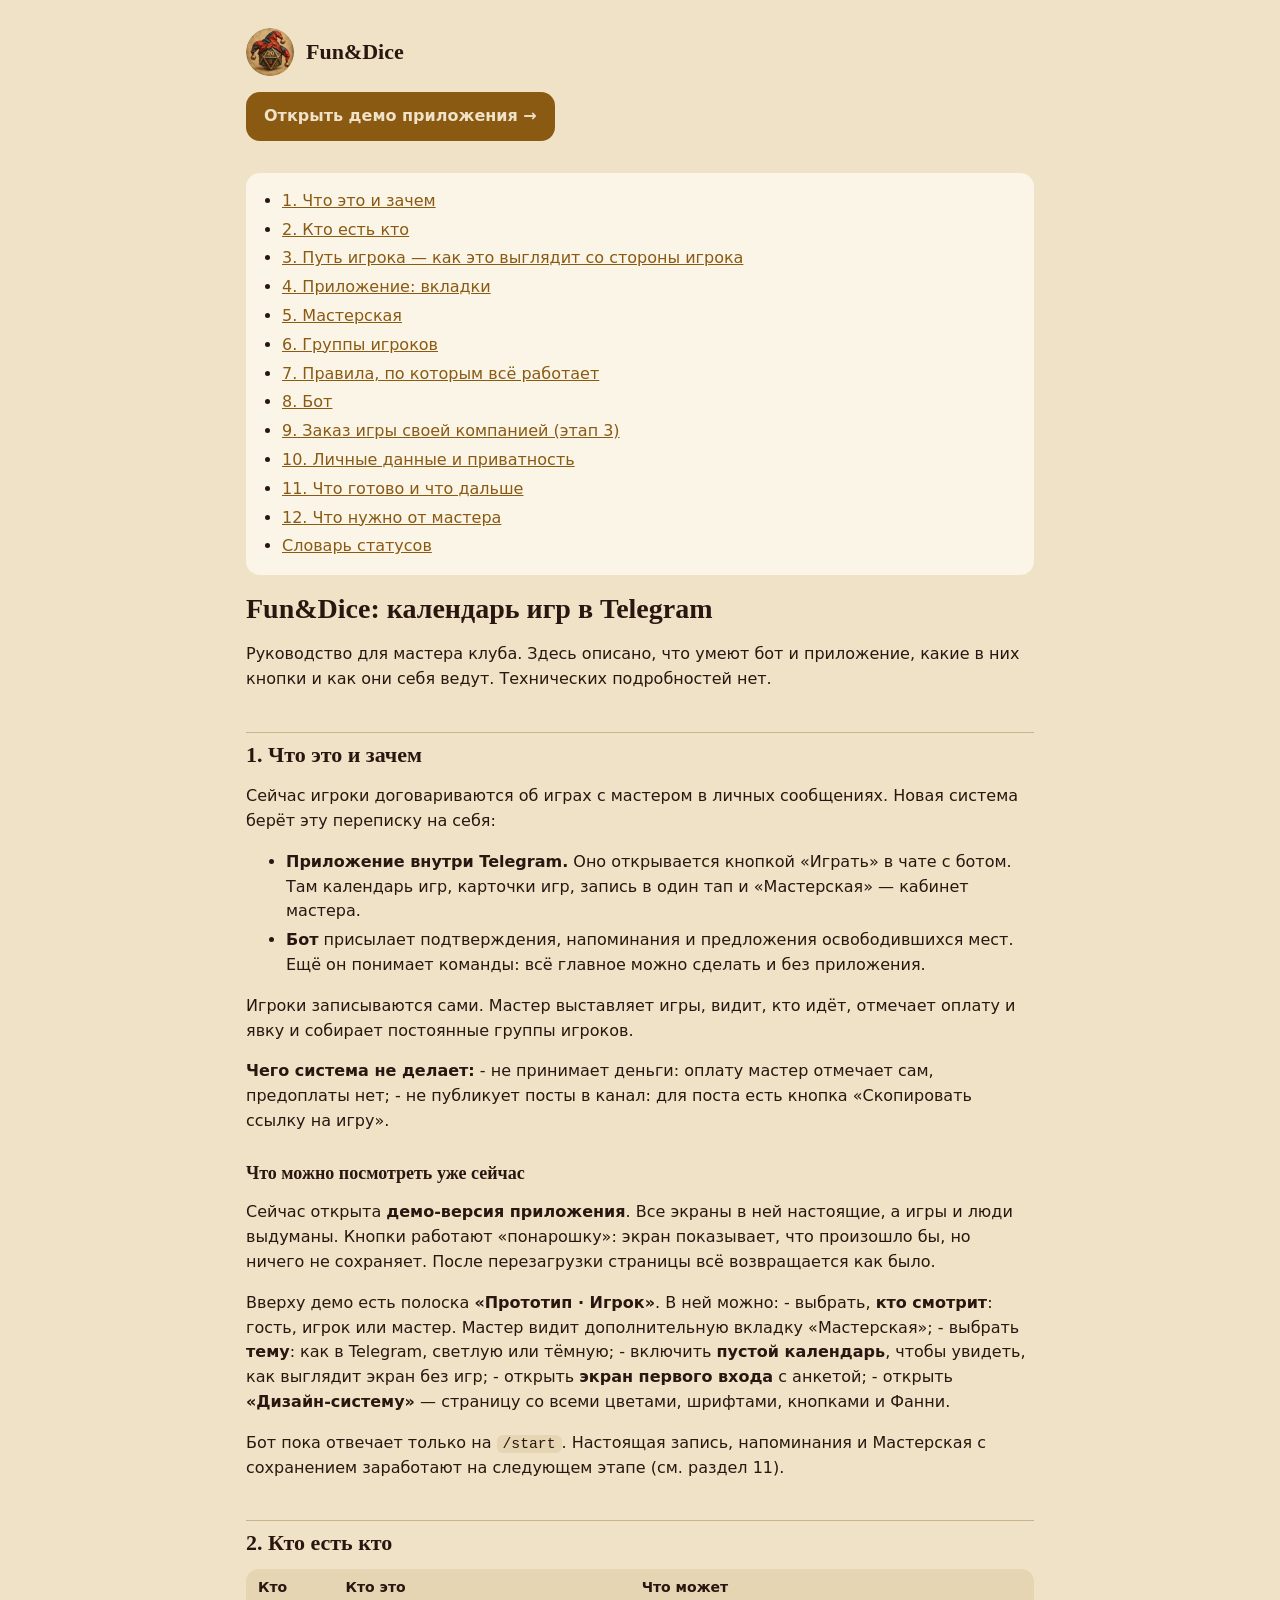
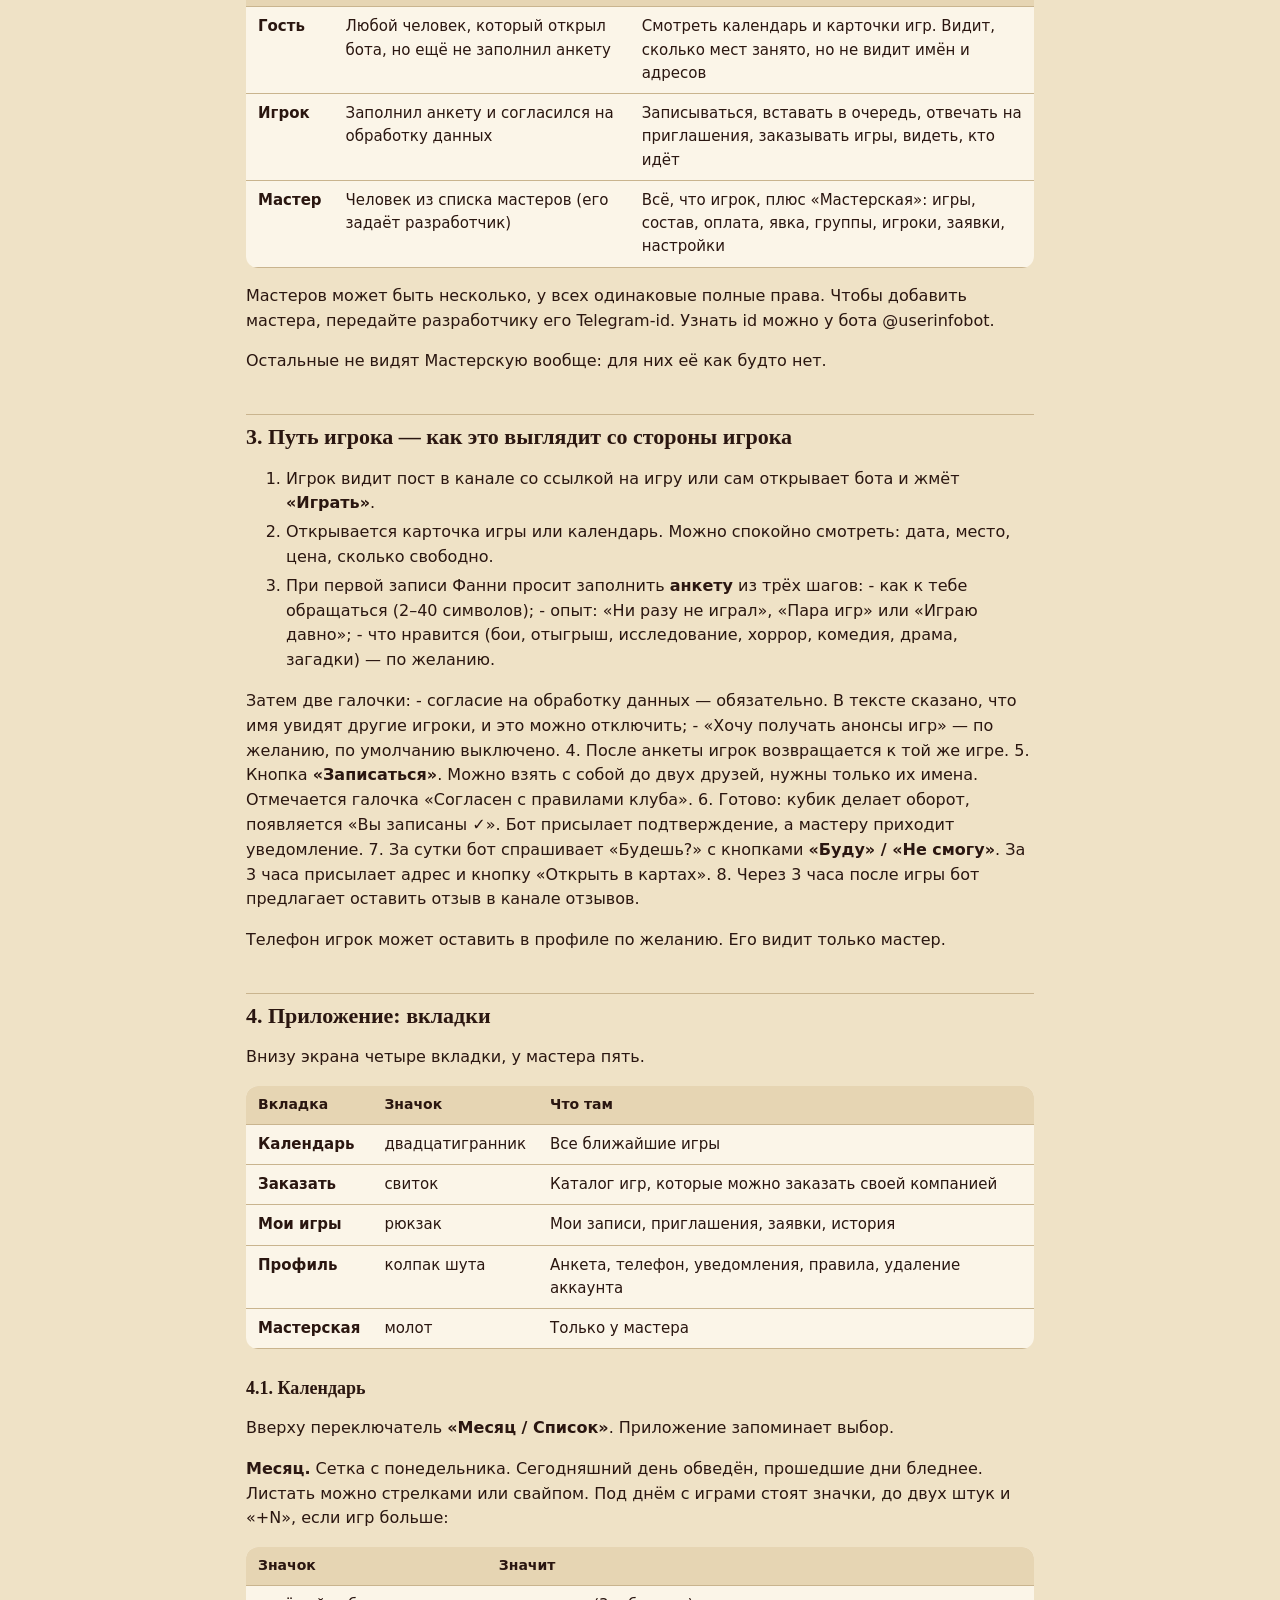
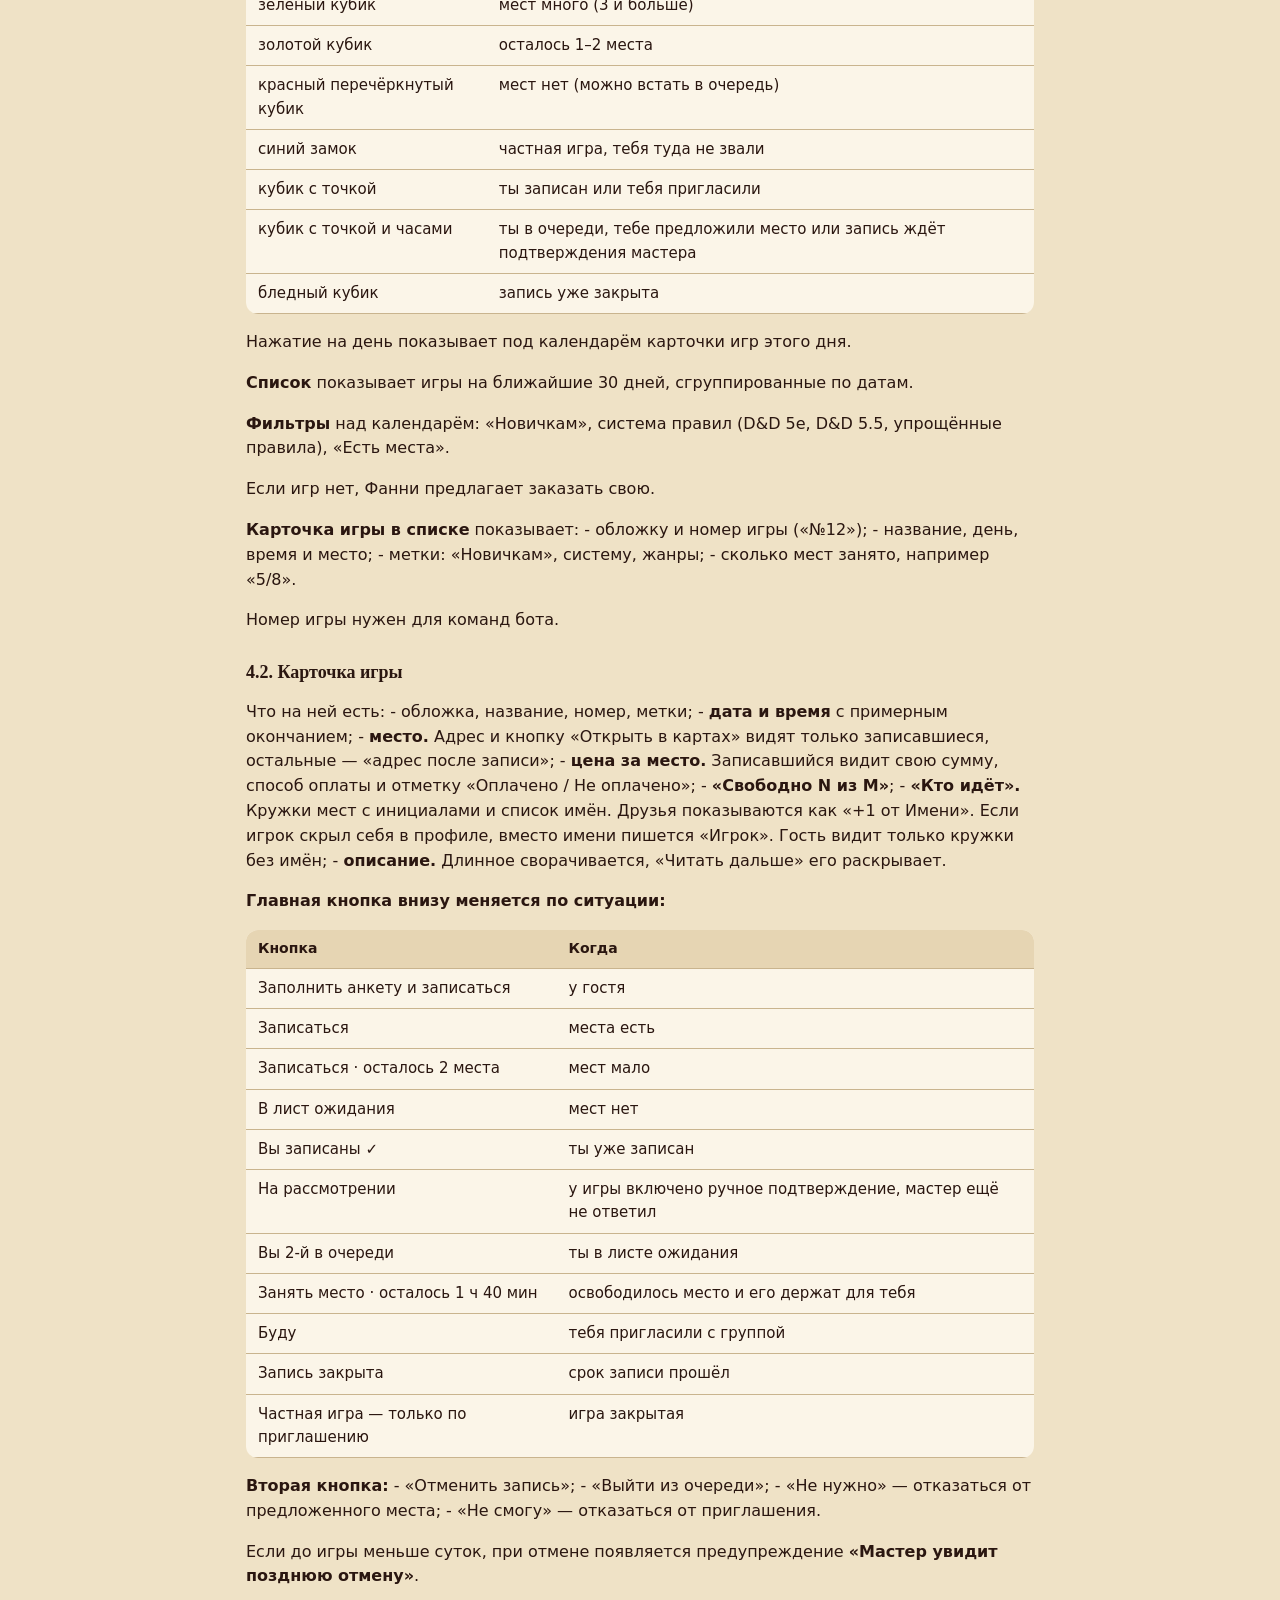
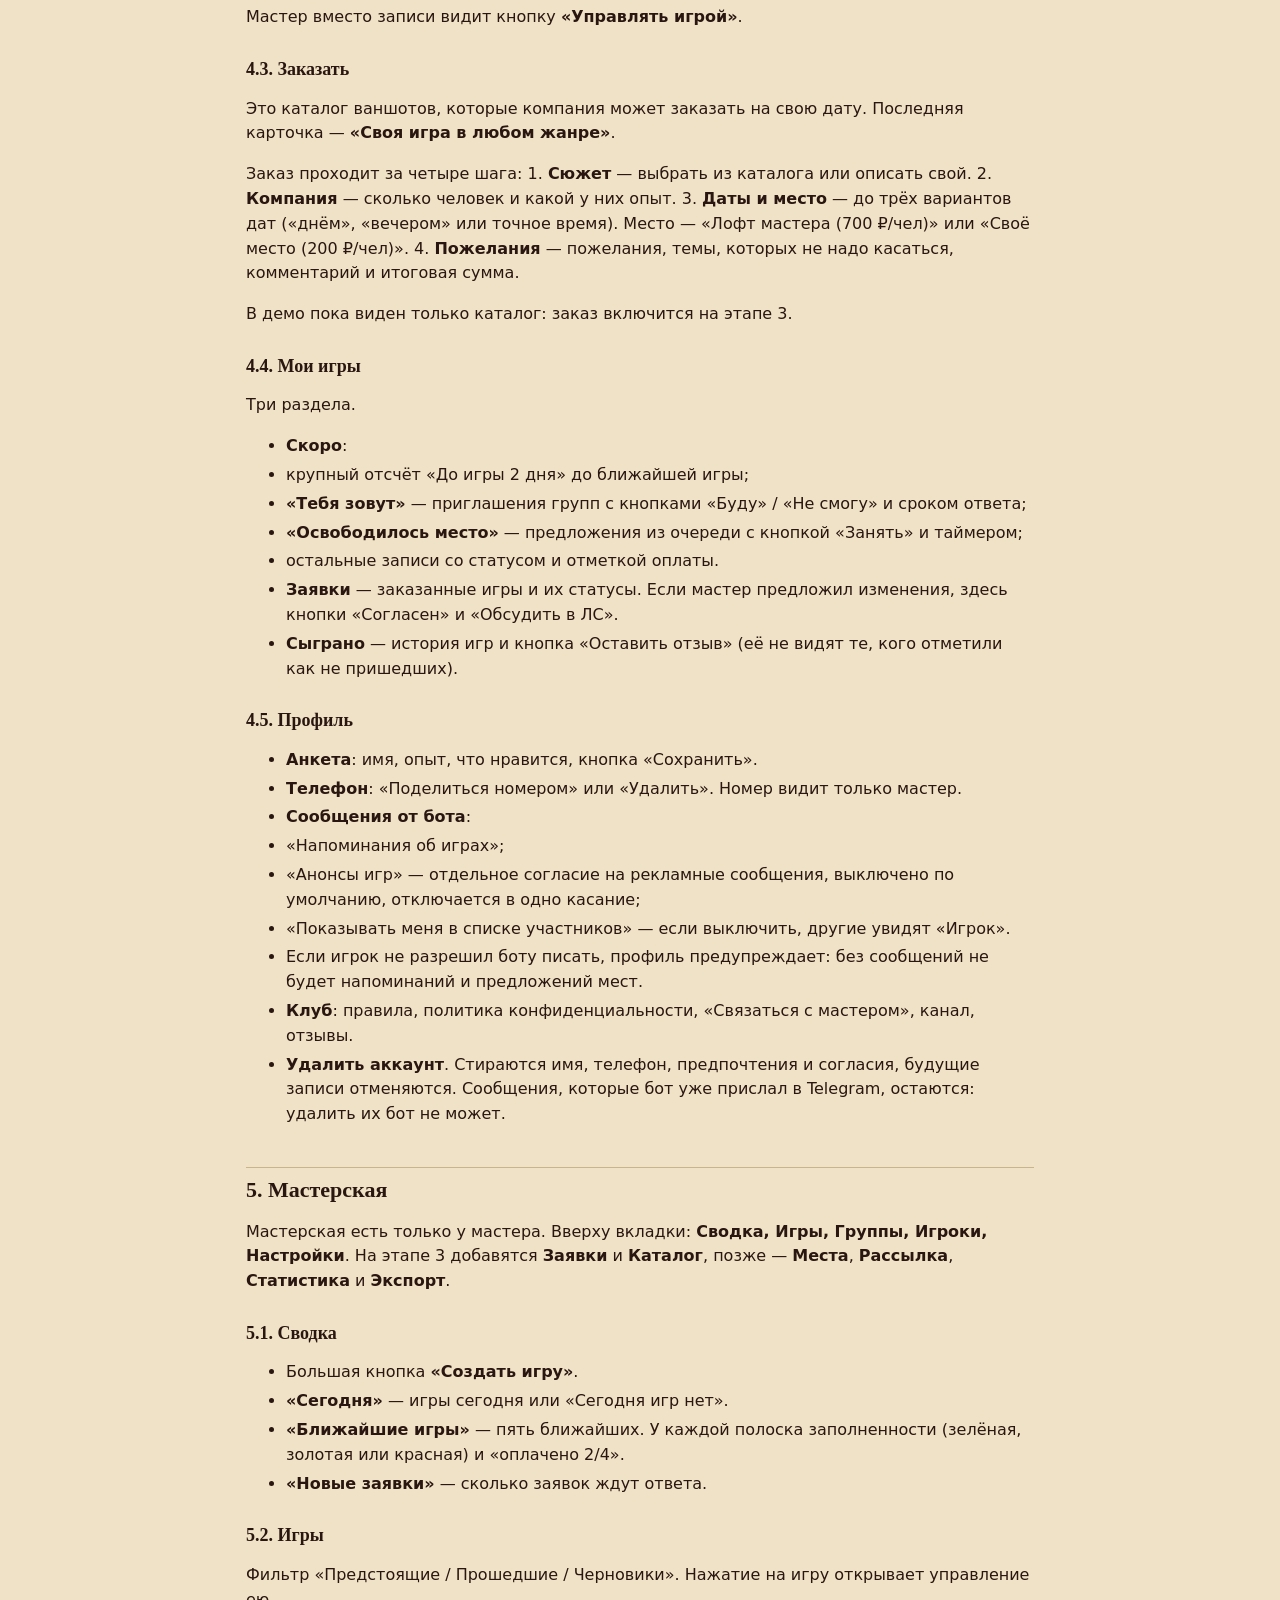
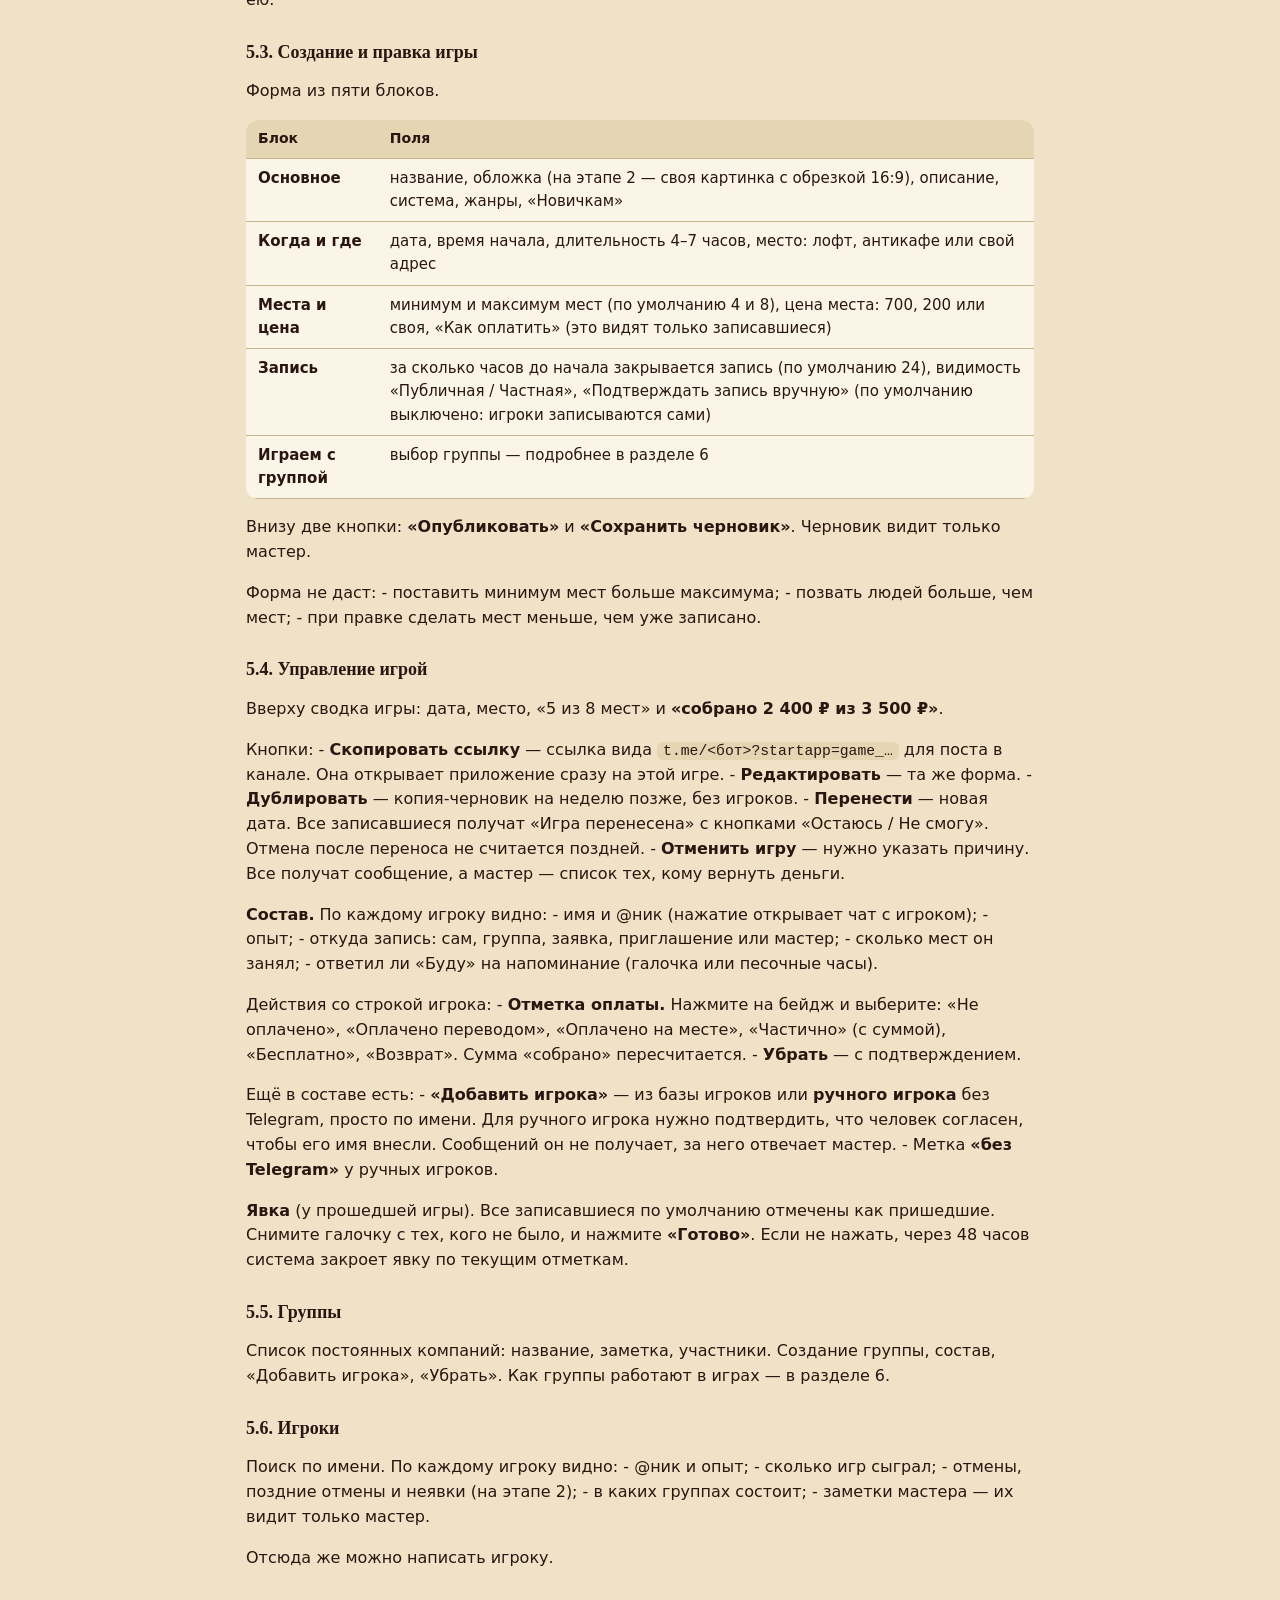
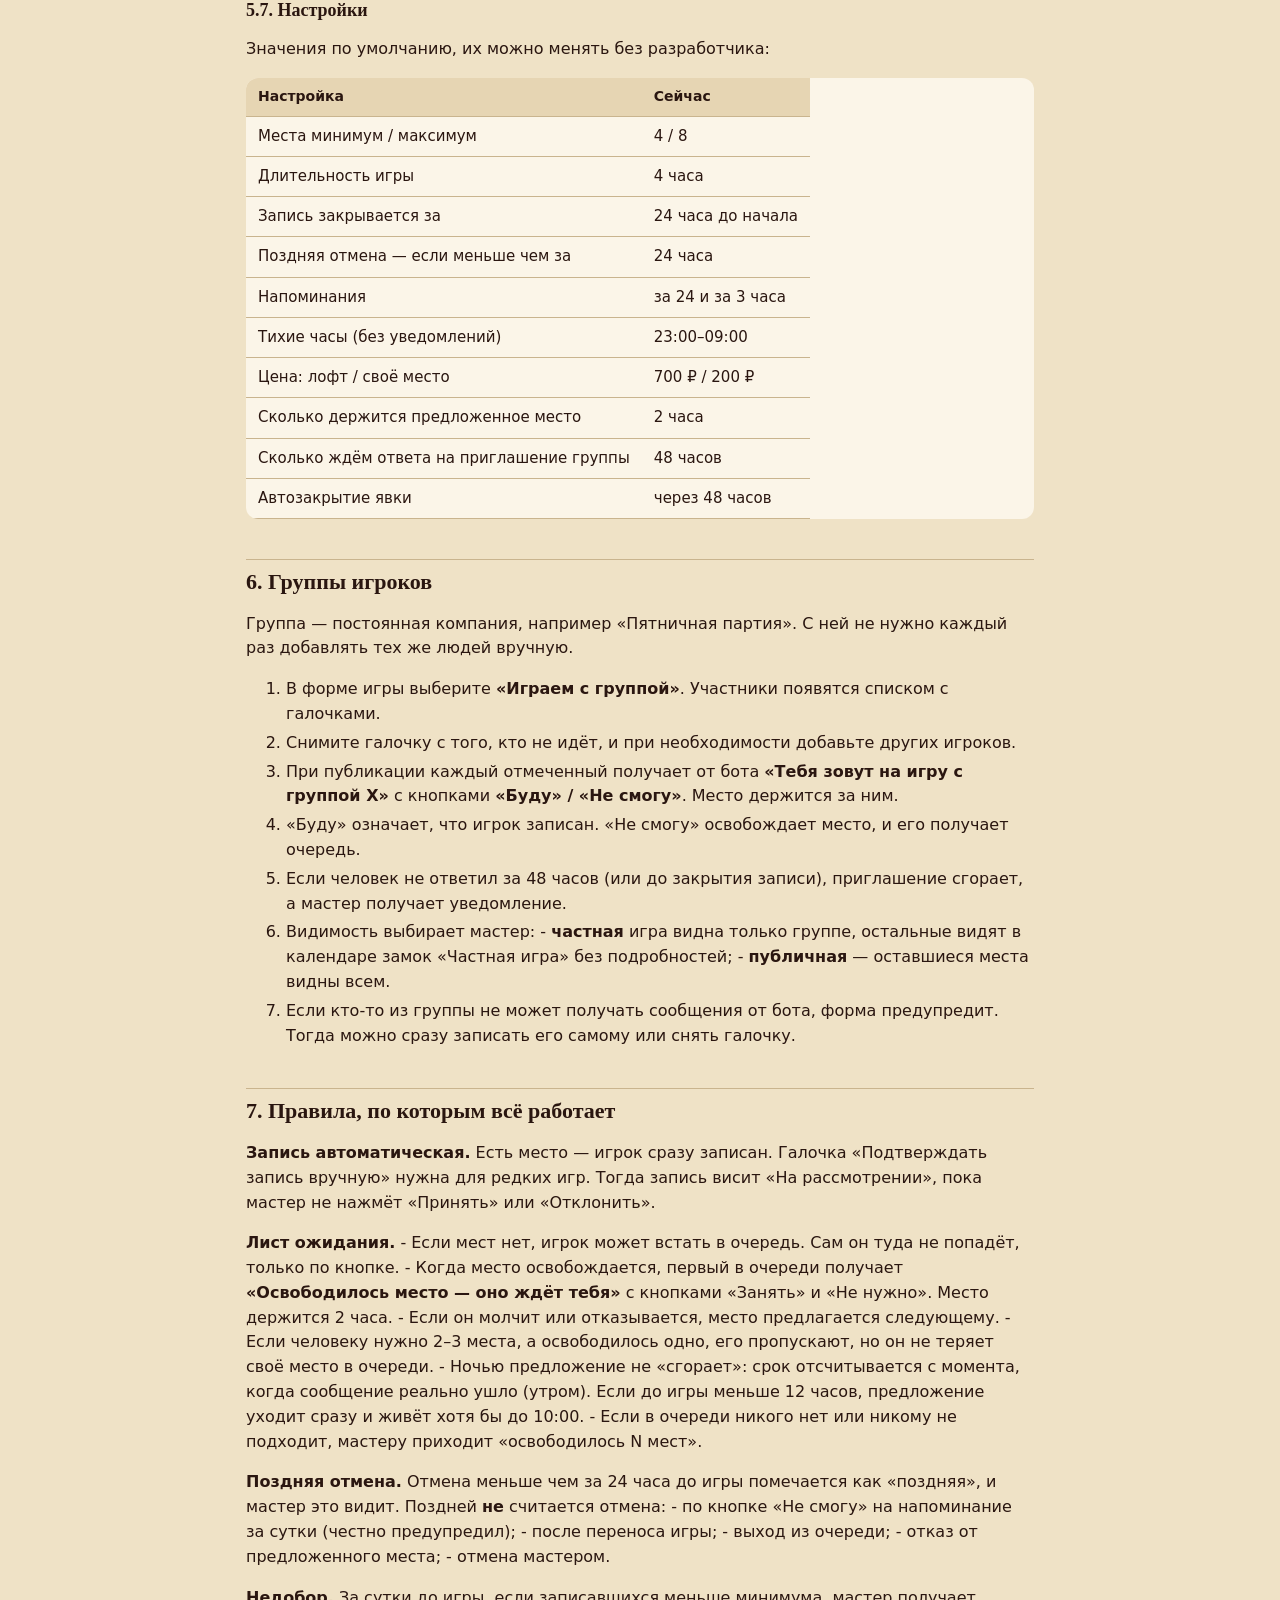
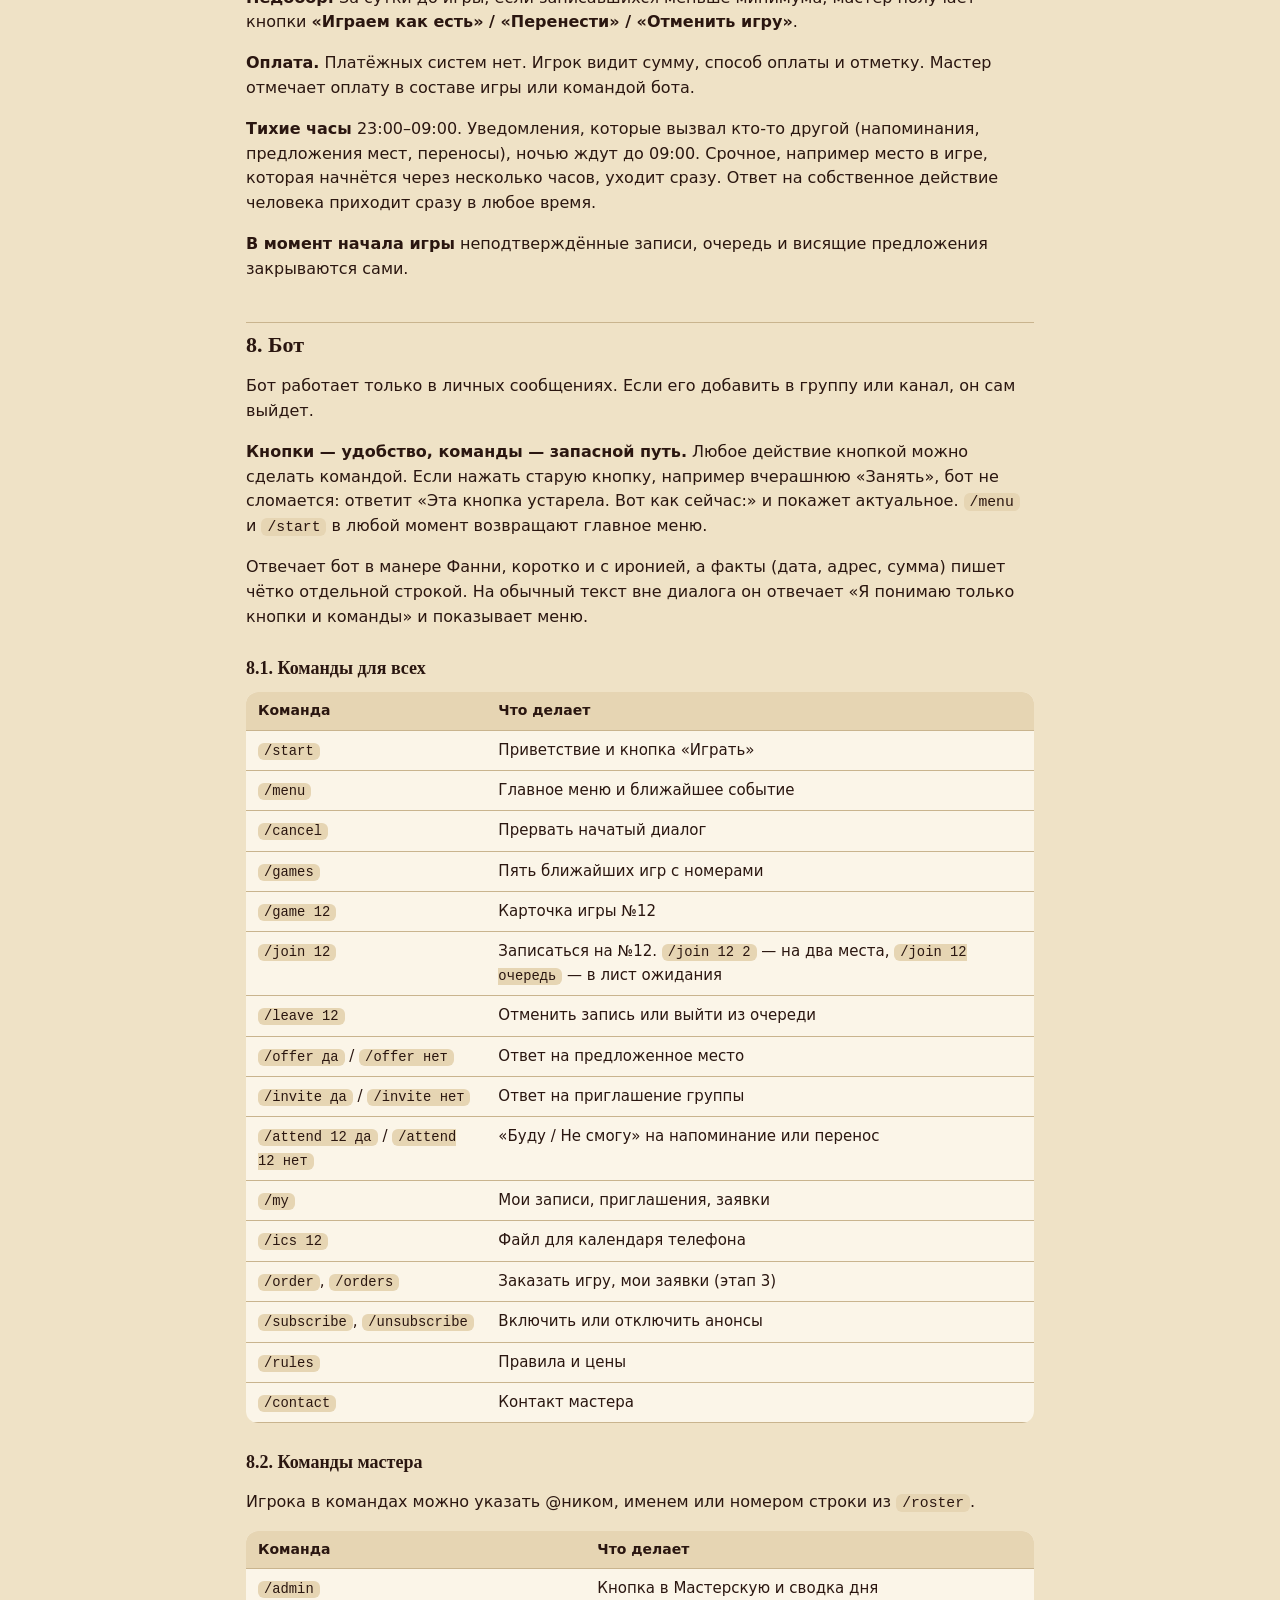
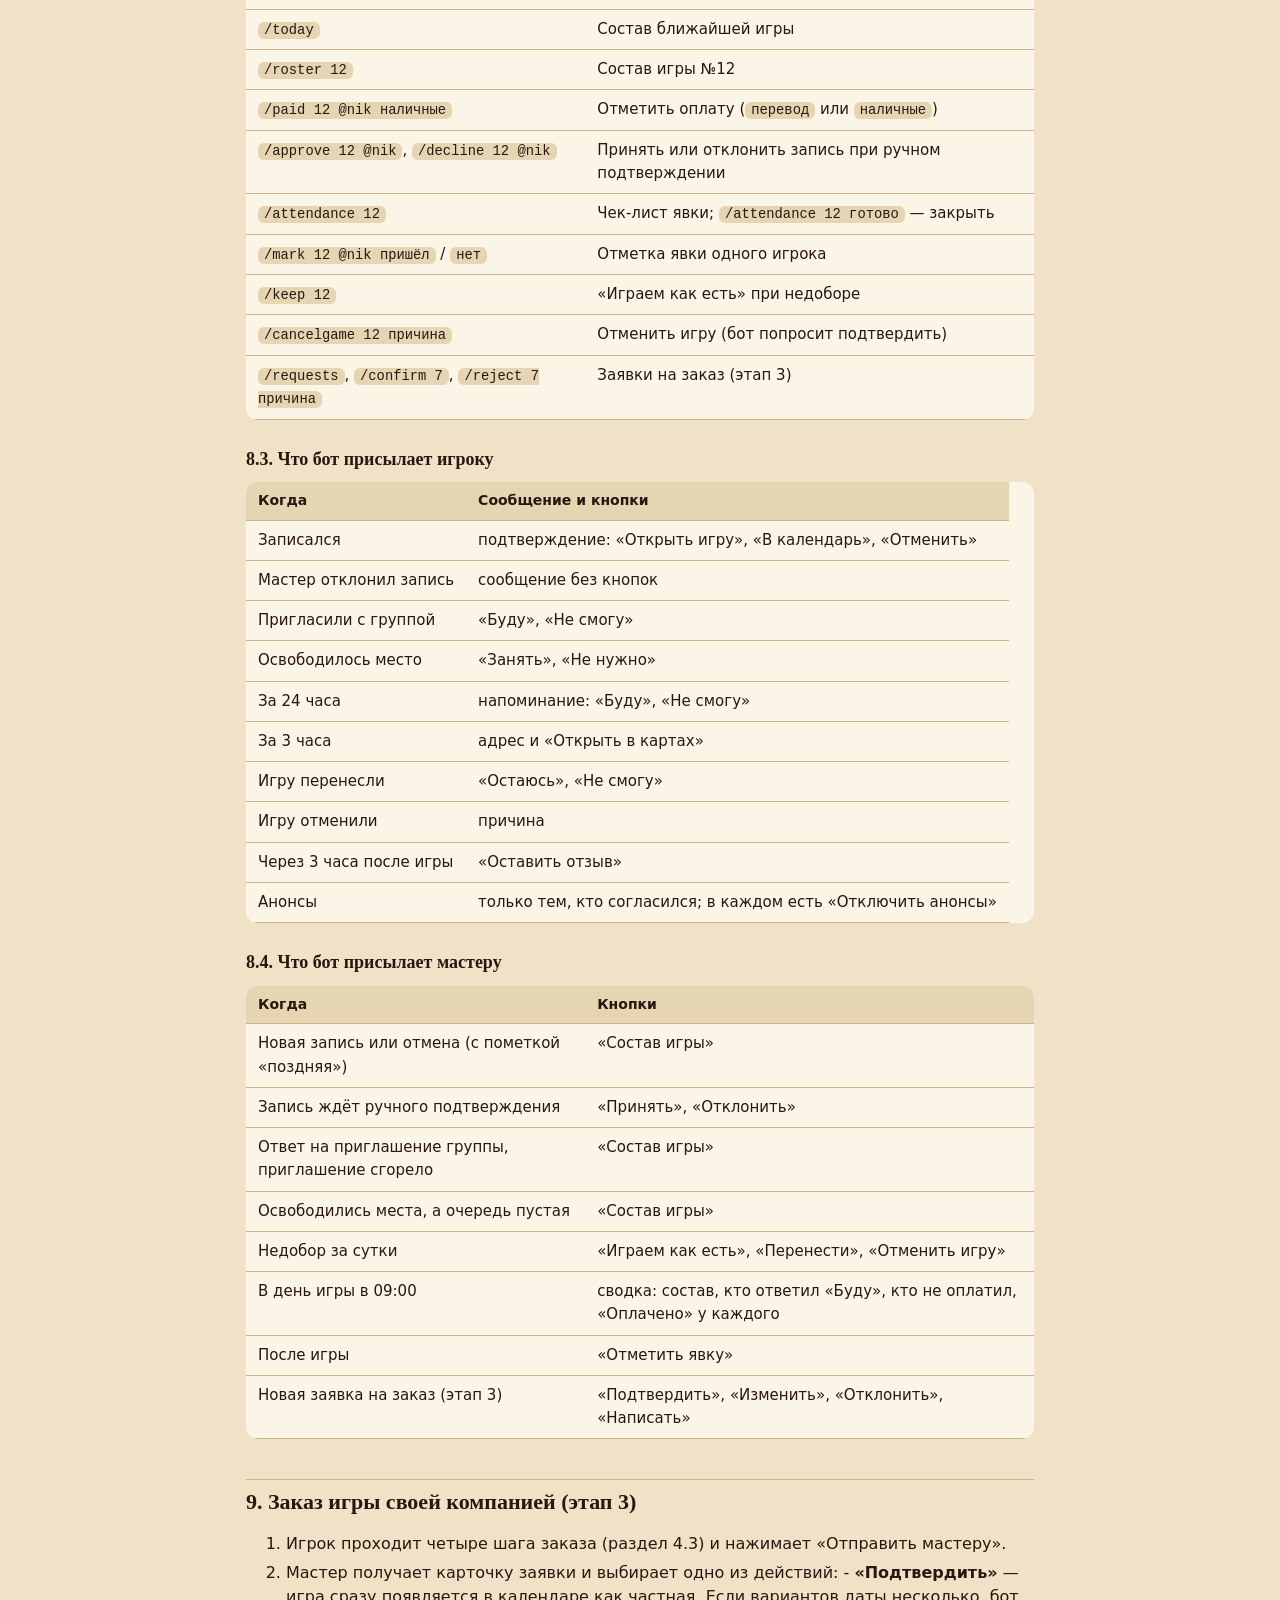
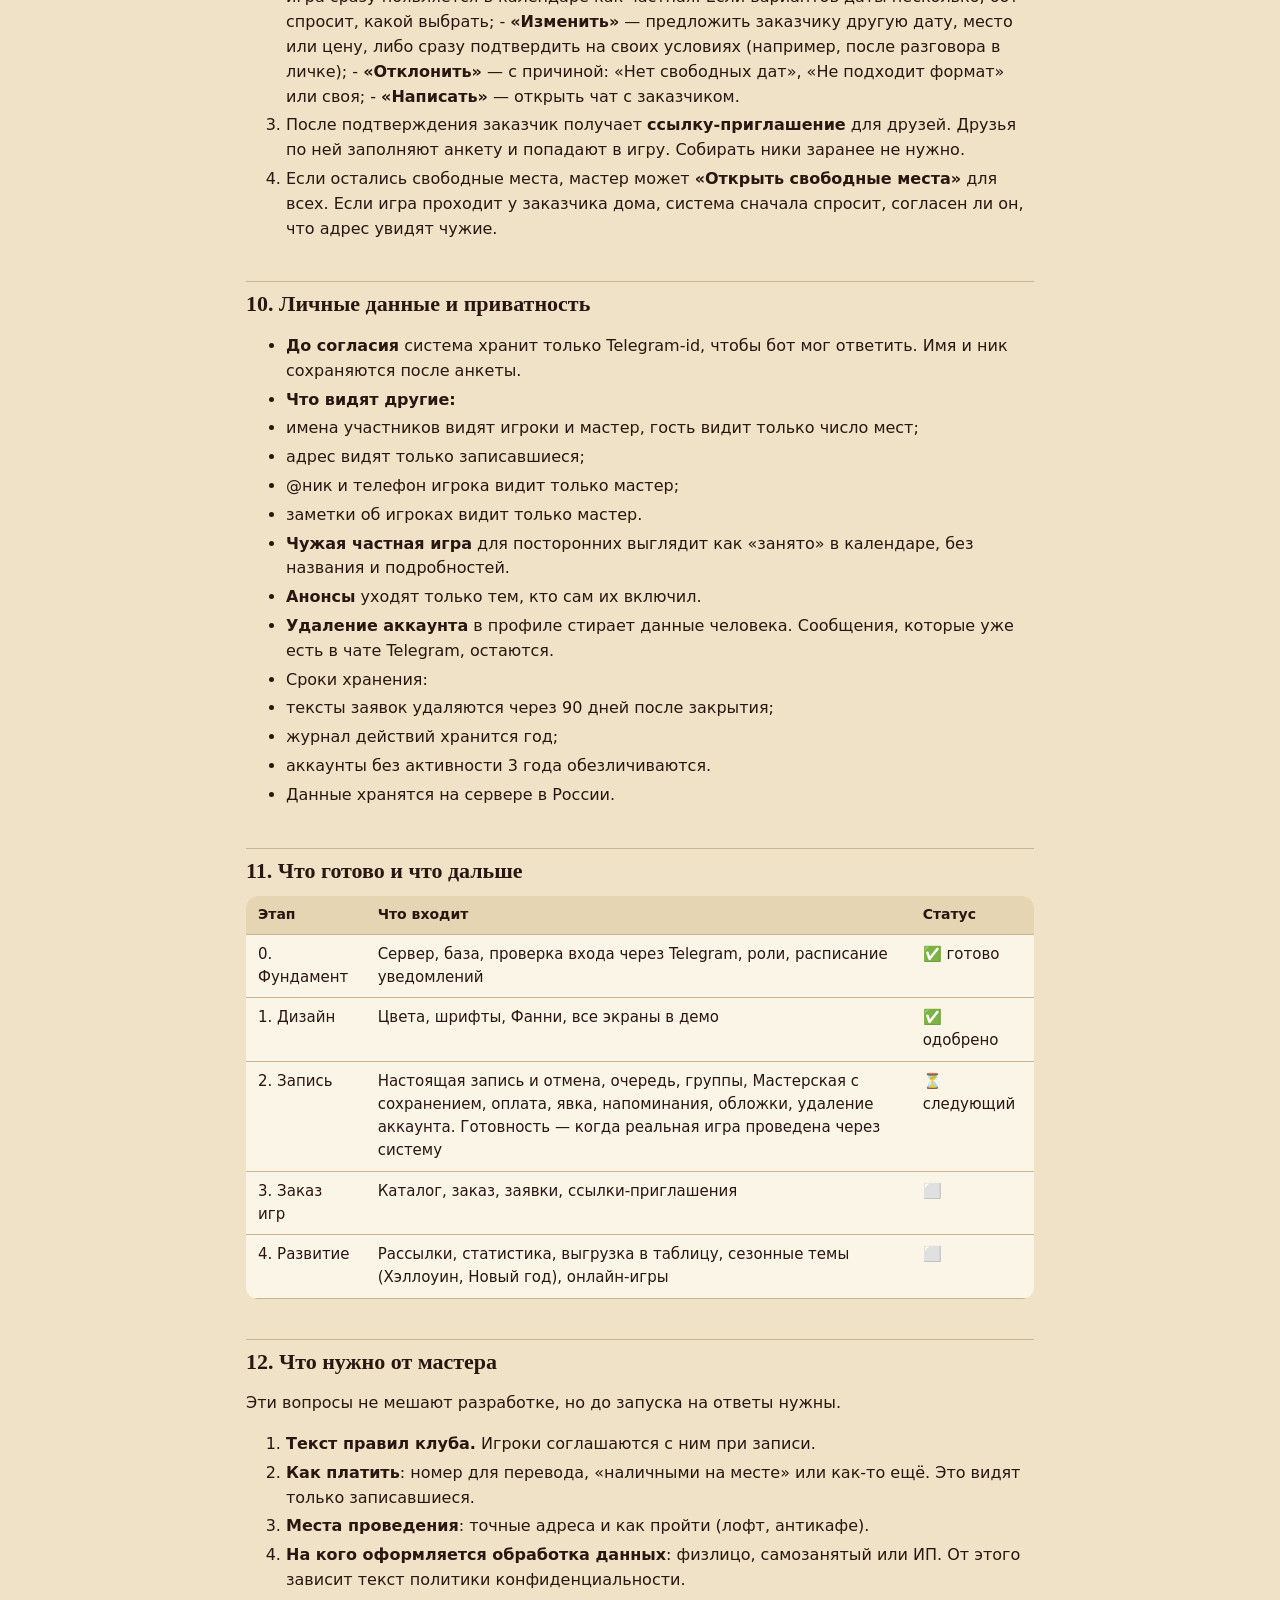
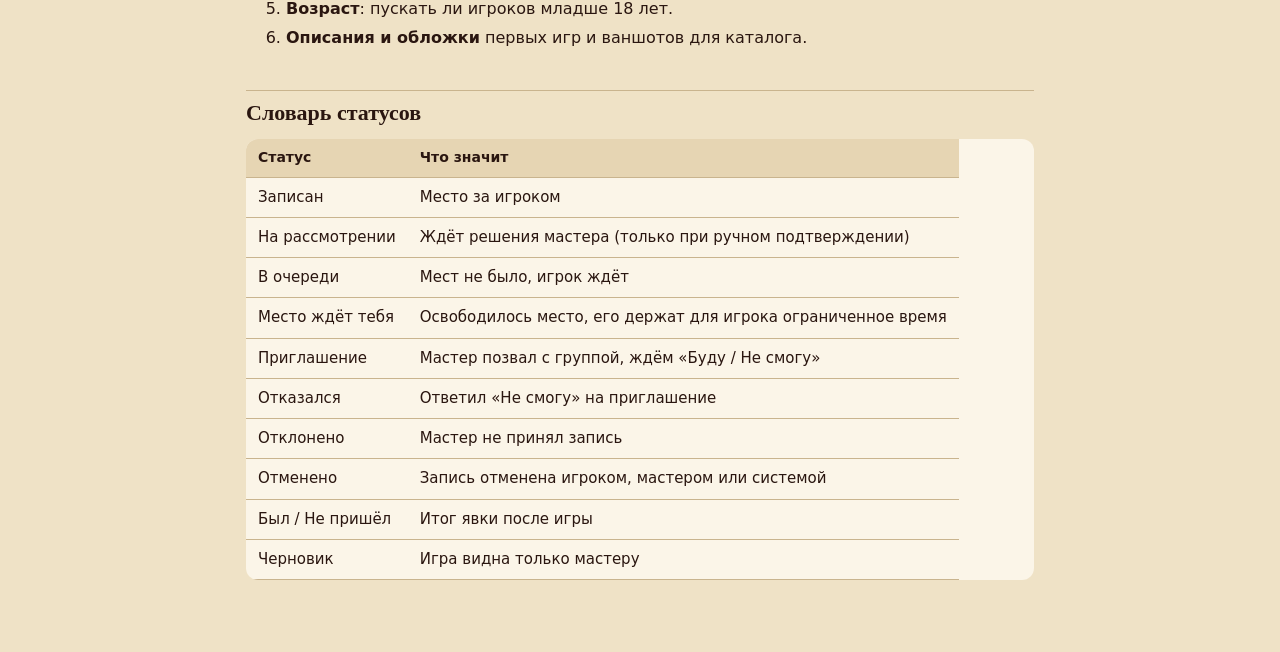
==== guide.html @ c919a1db "Демо-сайт" ====
<!doctype html>
<html lang="ru">
<head>
<meta charset="utf-8" />
<meta name="viewport" content="width=device-width, initial-scale=1" />
<meta name="referrer" content="no-referrer" />
<meta name="robots" content="noindex, nofollow" />
<title>Fun&amp;Dice — руководство</title>
<style>
:root { color-scheme: light dark;
  --bg:#EFE2C6; --surface:#FBF5E8; --surface-2:#E6D5B3; --border:#C9B48E;
  --text:#2A1610; --muted:#6B4A36; --accent:#8A5A12; --jester:#9E2A22; }
@media (prefers-color-scheme: dark) { :root {
  --bg:#170D0B; --surface:#241411; --surface-2:#321C17; --border:#5A3A2C;
  --text:#F2E6CC; --muted:#C2AA8C; --accent:#D9A441; --jester:#E0675A; } }
* { box-sizing: border-box; }
body { margin:0; background:var(--bg); color:var(--text);
  font: 16px/1.55 system-ui, -apple-system, "Segoe UI", Roboto, sans-serif; }
.wrap { max-width: 820px; margin: 0 auto; padding: 16px 16px 64px; }
header { display:flex; align-items:center; gap:12px; padding:12px 0 8px; }
header img { width:48px; height:48px; border-radius:50%; }
header .brand { font: 700 22px/1.2 Georgia, "Times New Roman", serif; }
.cta { display:inline-block; margin:8px 0 16px; padding:12px 18px; border-radius:14px;
  background:var(--accent); color:var(--bg); font-weight:700; text-decoration:none; }
h1, h2, h3 { font-family: Georgia, "Times New Roman", serif; line-height:1.25; }
h1 { font-size: 28px; margin: 8px 0 12px; }
h2 { font-size: 22px; margin: 40px 0 12px; padding-top: 8px; border-top: 1px solid var(--border); }
h3 { font-size: 18px; margin: 28px 0 8px; }
a { color: var(--accent); }
hr { display:none; }
code { background: var(--surface-2); padding: 1px 6px; border-radius: 6px; font-size: 0.92em; }
table { width:100%; border-collapse: collapse; margin: 12px 0; background: var(--surface);
  border-radius: 12px; overflow: hidden; display:block; overflow-x:auto; }
th, td { text-align:left; vertical-align:top; padding: 8px 12px; border-bottom: 1px solid var(--border); }
th { background: var(--surface-2); font-size: 14px; }
td { font-size: 15px; }
li { margin: 4px 0; }
nav.toc { background: var(--surface); border-radius: 14px; padding: 12px 16px; margin: 16px 0; }
nav.toc ul { margin: 0; padding-left: 20px; }
</style>
</head>
<body>
<div class="wrap">
<header><img src="logo.webp" alt="" /><span class="brand">Fun&amp;Dice</span></header>
<a class="cta" href="./">Открыть демо приложения →</a>
<nav class="toc"><div class="toc">
<ul>
<li><a href="#1">1. Что это и зачем</a></li>
<li><a href="#2">2. Кто есть кто</a></li>
<li><a href="#3">3. Путь игрока — как это выглядит со стороны игрока</a></li>
<li><a href="#4">4. Приложение: вкладки</a></li>
<li><a href="#5">5. Мастерская</a></li>
<li><a href="#6">6. Группы игроков</a></li>
<li><a href="#7">7. Правила, по которым всё работает</a></li>
<li><a href="#8">8. Бот</a></li>
<li><a href="#9-3">9. Заказ игры своей компанией (этап 3)</a></li>
<li><a href="#10">10. Личные данные и приватность</a></li>
<li><a href="#11">11. Что готово и что дальше</a></li>
<li><a href="#12">12. Что нужно от мастера</a></li>
<li><a href="#_2">Словарь статусов</a></li>
</ul>
</div>
</nav>
<h1 id="fundice-telegram">Fun&amp;Dice: календарь игр в Telegram</h1>
<p>Руководство для мастера клуба. Здесь описано, что умеют бот и приложение, какие в них кнопки и как они себя ведут. Технических подробностей нет.</p>
<hr>
<h2 id="1">1. Что это и зачем</h2>
<p>Сейчас игроки договариваются об играх с мастером в личных сообщениях. Новая система берёт эту переписку на себя:</p>
<ul>
<li><strong>Приложение внутри Telegram.</strong> Оно открывается кнопкой «Играть» в чате с ботом. Там календарь игр, карточки игр, запись в один тап и «Мастерская» — кабинет мастера.</li>
<li><strong>Бот</strong> присылает подтверждения, напоминания и предложения освободившихся мест. Ещё он понимает команды: всё главное можно сделать и без приложения.</li>
</ul>
<p>Игроки записываются сами. Мастер выставляет игры, видит, кто идёт, отмечает оплату и явку и собирает постоянные группы игроков.</p>
<p><strong>Чего система не делает:</strong>
- не принимает деньги: оплату мастер отмечает сам, предоплаты нет;
- не публикует посты в канал: для поста есть кнопка «Скопировать ссылку на игру».</p>
<h3 id="_1">Что можно посмотреть уже сейчас</h3>
<p>Сейчас открыта <strong>демо-версия приложения</strong>. Все экраны в ней настоящие, а игры и люди выдуманы. Кнопки работают «понарошку»: экран показывает, что произошло бы, но ничего не сохраняет. После перезагрузки страницы всё возвращается как было.</p>
<p>Вверху демо есть полоска <strong>«Прототип · Игрок»</strong>. В ней можно:
- выбрать, <strong>кто смотрит</strong>: гость, игрок или мастер. Мастер видит дополнительную вкладку «Мастерская»;
- выбрать <strong>тему</strong>: как в Telegram, светлую или тёмную;
- включить <strong>пустой календарь</strong>, чтобы увидеть, как выглядит экран без игр;
- открыть <strong>экран первого входа</strong> с анкетой;
- открыть <strong>«Дизайн-систему»</strong> — страницу со всеми цветами, шрифтами, кнопками и Фанни.</p>
<p>Бот пока отвечает только на <code>/start</code>. Настоящая запись, напоминания и Мастерская с сохранением заработают на следующем этапе (см. раздел 11).</p>
<hr>
<h2 id="2">2. Кто есть кто</h2>
<table>
<thead>
<tr>
<th>Кто</th>
<th>Кто это</th>
<th>Что может</th>
</tr>
</thead>
<tbody>
<tr>
<td><strong>Гость</strong></td>
<td>Любой человек, который открыл бота, но ещё не заполнил анкету</td>
<td>Смотреть календарь и карточки игр. Видит, сколько мест занято, но не видит имён и адресов</td>
</tr>
<tr>
<td><strong>Игрок</strong></td>
<td>Заполнил анкету и согласился на обработку данных</td>
<td>Записываться, вставать в очередь, отвечать на приглашения, заказывать игры, видеть, кто идёт</td>
</tr>
<tr>
<td><strong>Мастер</strong></td>
<td>Человек из списка мастеров (его задаёт разработчик)</td>
<td>Всё, что игрок, плюс «Мастерская»: игры, состав, оплата, явка, группы, игроки, заявки, настройки</td>
</tr>
</tbody>
</table>
<p>Мастеров может быть несколько, у всех одинаковые полные права. Чтобы добавить мастера, передайте разработчику его Telegram-id. Узнать id можно у бота @userinfobot.</p>
<p>Остальные не видят Мастерскую вообще: для них её как будто нет.</p>
<hr>
<h2 id="3">3. Путь игрока — как это выглядит со стороны игрока</h2>
<ol>
<li>Игрок видит пост в канале со ссылкой на игру или сам открывает бота и жмёт <strong>«Играть»</strong>.</li>
<li>Открывается карточка игры или календарь. Можно спокойно смотреть: дата, место, цена, сколько свободно.</li>
<li>При первой записи Фанни просит заполнить <strong>анкету</strong> из трёх шагов:
   - как к тебе обращаться (2–40 символов);
   - опыт: «Ни разу не играл», «Пара игр» или «Играю давно»;
   - что нравится (бои, отыгрыш, исследование, хоррор, комедия, драма, загадки) — по желанию.</li>
</ol>
<p>Затем две галочки:
   - согласие на обработку данных — обязательно. В тексте сказано, что имя увидят другие игроки, и это можно отключить;
   - «Хочу получать анонсы игр» — по желанию, по умолчанию выключено.
4. После анкеты игрок возвращается к той же игре.
5. Кнопка <strong>«Записаться»</strong>. Можно взять с собой до двух друзей, нужны только их имена. Отмечается галочка «Согласен с правилами клуба».
6. Готово: кубик делает оборот, появляется «Вы записаны ✓». Бот присылает подтверждение, а мастеру приходит уведомление.
7. За сутки бот спрашивает «Будешь?» с кнопками <strong>«Буду» / «Не смогу»</strong>. За 3 часа присылает адрес и кнопку «Открыть в картах».
8. Через 3 часа после игры бот предлагает оставить отзыв в канале отзывов.</p>
<p>Телефон игрок может оставить в профиле по желанию. Его видит только мастер.</p>
<hr>
<h2 id="4">4. Приложение: вкладки</h2>
<p>Внизу экрана четыре вкладки, у мастера пять.</p>
<table>
<thead>
<tr>
<th>Вкладка</th>
<th>Значок</th>
<th>Что там</th>
</tr>
</thead>
<tbody>
<tr>
<td><strong>Календарь</strong></td>
<td>двадцатигранник</td>
<td>Все ближайшие игры</td>
</tr>
<tr>
<td><strong>Заказать</strong></td>
<td>свиток</td>
<td>Каталог игр, которые можно заказать своей компанией</td>
</tr>
<tr>
<td><strong>Мои игры</strong></td>
<td>рюкзак</td>
<td>Мои записи, приглашения, заявки, история</td>
</tr>
<tr>
<td><strong>Профиль</strong></td>
<td>колпак шута</td>
<td>Анкета, телефон, уведомления, правила, удаление аккаунта</td>
</tr>
<tr>
<td><strong>Мастерская</strong></td>
<td>молот</td>
<td>Только у мастера</td>
</tr>
</tbody>
</table>
<h3 id="41">4.1. Календарь</h3>
<p>Вверху переключатель <strong>«Месяц / Список»</strong>. Приложение запоминает выбор.</p>
<p><strong>Месяц.</strong> Сетка с понедельника. Сегодняшний день обведён, прошедшие дни бледнее. Листать можно стрелками или свайпом. Под днём с играми стоят значки, до двух штук и «+N», если игр больше:</p>
<table>
<thead>
<tr>
<th>Значок</th>
<th>Значит</th>
</tr>
</thead>
<tbody>
<tr>
<td>зелёный кубик</td>
<td>мест много (3 и больше)</td>
</tr>
<tr>
<td>золотой кубик</td>
<td>осталось 1–2 места</td>
</tr>
<tr>
<td>красный перечёркнутый кубик</td>
<td>мест нет (можно встать в очередь)</td>
</tr>
<tr>
<td>синий замок</td>
<td>частная игра, тебя туда не звали</td>
</tr>
<tr>
<td>кубик с точкой</td>
<td>ты записан или тебя пригласили</td>
</tr>
<tr>
<td>кубик с точкой и часами</td>
<td>ты в очереди, тебе предложили место или запись ждёт подтверждения мастера</td>
</tr>
<tr>
<td>бледный кубик</td>
<td>запись уже закрыта</td>
</tr>
</tbody>
</table>
<p>Нажатие на день показывает под календарём карточки игр этого дня.</p>
<p><strong>Список</strong> показывает игры на ближайшие 30 дней, сгруппированные по датам.</p>
<p><strong>Фильтры</strong> над календарём: «Новичкам», система правил (D&amp;D 5e, D&amp;D 5.5, упрощённые правила), «Есть места».</p>
<p>Если игр нет, Фанни предлагает заказать свою.</p>
<p><strong>Карточка игры в списке</strong> показывает:
- обложку и номер игры («№12»);
- название, день, время и место;
- метки: «Новичкам», систему, жанры;
- сколько мест занято, например «5/8».</p>
<p>Номер игры нужен для команд бота.</p>
<h3 id="42">4.2. Карточка игры</h3>
<p>Что на ней есть:
- обложка, название, номер, метки;
- <strong>дата и время</strong> с примерным окончанием;
- <strong>место.</strong> Адрес и кнопку «Открыть в картах» видят только записавшиеся, остальные — «адрес после записи»;
- <strong>цена за место.</strong> Записавшийся видит свою сумму, способ оплаты и отметку «Оплачено / Не оплачено»;
- <strong>«Свободно N из M»</strong>;
- <strong>«Кто идёт».</strong> Кружки мест с инициалами и список имён. Друзья показываются как «+1 от Имени». Если игрок скрыл себя в профиле, вместо имени пишется «Игрок». Гость видит только кружки без имён;
- <strong>описание.</strong> Длинное сворачивается, «Читать дальше» его раскрывает.</p>
<p><strong>Главная кнопка внизу меняется по ситуации:</strong></p>
<table>
<thead>
<tr>
<th>Кнопка</th>
<th>Когда</th>
</tr>
</thead>
<tbody>
<tr>
<td>Заполнить анкету и записаться</td>
<td>у гостя</td>
</tr>
<tr>
<td>Записаться</td>
<td>места есть</td>
</tr>
<tr>
<td>Записаться · осталось 2 места</td>
<td>мест мало</td>
</tr>
<tr>
<td>В лист ожидания</td>
<td>мест нет</td>
</tr>
<tr>
<td>Вы записаны ✓</td>
<td>ты уже записан</td>
</tr>
<tr>
<td>На рассмотрении</td>
<td>у игры включено ручное подтверждение, мастер ещё не ответил</td>
</tr>
<tr>
<td>Вы 2-й в очереди</td>
<td>ты в листе ожидания</td>
</tr>
<tr>
<td>Занять место · осталось 1 ч 40 мин</td>
<td>освободилось место и его держат для тебя</td>
</tr>
<tr>
<td>Буду</td>
<td>тебя пригласили с группой</td>
</tr>
<tr>
<td>Запись закрыта</td>
<td>срок записи прошёл</td>
</tr>
<tr>
<td>Частная игра — только по приглашению</td>
<td>игра закрытая</td>
</tr>
</tbody>
</table>
<p><strong>Вторая кнопка:</strong>
- «Отменить запись»;
- «Выйти из очереди»;
- «Не нужно» — отказаться от предложенного места;
- «Не смогу» — отказаться от приглашения.</p>
<p>Если до игры меньше суток, при отмене появляется предупреждение <strong>«Мастер увидит позднюю отмену»</strong>.</p>
<p>Мастер вместо записи видит кнопку <strong>«Управлять игрой»</strong>.</p>
<h3 id="43">4.3. Заказать</h3>
<p>Это каталог ваншотов, которые компания может заказать на свою дату. Последняя карточка — <strong>«Своя игра в любом жанре»</strong>.</p>
<p>Заказ проходит за четыре шага:
1. <strong>Сюжет</strong> — выбрать из каталога или описать свой.
2. <strong>Компания</strong> — сколько человек и какой у них опыт.
3. <strong>Даты и место</strong> — до трёх вариантов дат («днём», «вечером» или точное время). Место — «Лофт мастера (700 ₽/чел)» или «Своё место (200 ₽/чел)».
4. <strong>Пожелания</strong> — пожелания, темы, которых не надо касаться, комментарий и итоговая сумма.</p>
<p>В демо пока виден только каталог: заказ включится на этапе 3.</p>
<h3 id="44">4.4. Мои игры</h3>
<p>Три раздела.</p>
<ul>
<li><strong>Скоро</strong>:</li>
<li>крупный отсчёт «До игры 2 дня» до ближайшей игры;</li>
<li><strong>«Тебя зовут»</strong> — приглашения групп с кнопками «Буду» / «Не смогу» и сроком ответа;</li>
<li><strong>«Освободилось место»</strong> — предложения из очереди с кнопкой «Занять» и таймером;</li>
<li>остальные записи со статусом и отметкой оплаты.</li>
<li><strong>Заявки</strong> — заказанные игры и их статусы. Если мастер предложил изменения, здесь кнопки «Согласен» и «Обсудить в ЛС».</li>
<li><strong>Сыграно</strong> — история игр и кнопка «Оставить отзыв» (её не видят те, кого отметили как не пришедших).</li>
</ul>
<h3 id="45">4.5. Профиль</h3>
<ul>
<li><strong>Анкета</strong>: имя, опыт, что нравится, кнопка «Сохранить».</li>
<li><strong>Телефон</strong>: «Поделиться номером» или «Удалить». Номер видит только мастер.</li>
<li><strong>Сообщения от бота</strong>:</li>
<li>«Напоминания об играх»;</li>
<li>«Анонсы игр» — отдельное согласие на рекламные сообщения, выключено по умолчанию, отключается в одно касание;</li>
<li>«Показывать меня в списке участников» — если выключить, другие увидят «Игрок».</li>
<li>Если игрок не разрешил боту писать, профиль предупреждает: без сообщений не будет напоминаний и предложений мест.</li>
<li><strong>Клуб</strong>: правила, политика конфиденциальности, «Связаться с мастером», канал, отзывы.</li>
<li><strong>Удалить аккаунт</strong>. Стираются имя, телефон, предпочтения и согласия, будущие записи отменяются. Сообщения, которые бот уже прислал в Telegram, остаются: удалить их бот не может.</li>
</ul>
<hr>
<h2 id="5">5. Мастерская</h2>
<p>Мастерская есть только у мастера. Вверху вкладки: <strong>Сводка, Игры, Группы, Игроки, Настройки</strong>. На этапе 3 добавятся <strong>Заявки</strong> и <strong>Каталог</strong>, позже — <strong>Места</strong>, <strong>Рассылка</strong>, <strong>Статистика</strong> и <strong>Экспорт</strong>.</p>
<h3 id="51">5.1. Сводка</h3>
<ul>
<li>Большая кнопка <strong>«Создать игру»</strong>.</li>
<li><strong>«Сегодня»</strong> — игры сегодня или «Сегодня игр нет».</li>
<li><strong>«Ближайшие игры»</strong> — пять ближайших. У каждой полоска заполненности (зелёная, золотая или красная) и «оплачено 2/4».</li>
<li><strong>«Новые заявки»</strong> — сколько заявок ждут ответа.</li>
</ul>
<h3 id="52">5.2. Игры</h3>
<p>Фильтр «Предстоящие / Прошедшие / Черновики». Нажатие на игру открывает управление ею.</p>
<h3 id="53">5.3. Создание и правка игры</h3>
<p>Форма из пяти блоков.</p>
<table>
<thead>
<tr>
<th>Блок</th>
<th>Поля</th>
</tr>
</thead>
<tbody>
<tr>
<td><strong>Основное</strong></td>
<td>название, обложка (на этапе 2 — своя картинка с обрезкой 16:9), описание, система, жанры, «Новичкам»</td>
</tr>
<tr>
<td><strong>Когда и где</strong></td>
<td>дата, время начала, длительность 4–7 часов, место: лофт, антикафе или свой адрес</td>
</tr>
<tr>
<td><strong>Места и цена</strong></td>
<td>минимум и максимум мест (по умолчанию 4 и 8), цена места: 700, 200 или своя, «Как оплатить» (это видят только записавшиеся)</td>
</tr>
<tr>
<td><strong>Запись</strong></td>
<td>за сколько часов до начала закрывается запись (по умолчанию 24), видимость «Публичная / Частная», «Подтверждать запись вручную» (по умолчанию выключено: игроки записываются сами)</td>
</tr>
<tr>
<td><strong>Играем с группой</strong></td>
<td>выбор группы — подробнее в разделе 6</td>
</tr>
</tbody>
</table>
<p>Внизу две кнопки: <strong>«Опубликовать»</strong> и <strong>«Сохранить черновик»</strong>. Черновик видит только мастер.</p>
<p>Форма не даст:
- поставить минимум мест больше максимума;
- позвать людей больше, чем мест;
- при правке сделать мест меньше, чем уже записано.</p>
<h3 id="54">5.4. Управление игрой</h3>
<p>Вверху сводка игры: дата, место, «5 из 8 мест» и <strong>«собрано 2 400 ₽ из 3 500 ₽»</strong>.</p>
<p>Кнопки:
- <strong>Скопировать ссылку</strong> — ссылка вида <code>t.me/&lt;бот&gt;?startapp=game_…</code> для поста в канале. Она открывает приложение сразу на этой игре.
- <strong>Редактировать</strong> — та же форма.
- <strong>Дублировать</strong> — копия-черновик на неделю позже, без игроков.
- <strong>Перенести</strong> — новая дата. Все записавшиеся получат «Игра перенесена» с кнопками «Остаюсь / Не смогу». Отмена после переноса не считается поздней.
- <strong>Отменить игру</strong> — нужно указать причину. Все получат сообщение, а мастер — список тех, кому вернуть деньги.</p>
<p><strong>Состав.</strong> По каждому игроку видно:
- имя и @ник (нажатие открывает чат с игроком);
- опыт;
- откуда запись: сам, группа, заявка, приглашение или мастер;
- сколько мест он занял;
- ответил ли «Буду» на напоминание (галочка или песочные часы).</p>
<p>Действия со строкой игрока:
- <strong>Отметка оплаты.</strong> Нажмите на бейдж и выберите: «Не оплачено», «Оплачено переводом», «Оплачено на месте», «Частично» (с суммой), «Бесплатно», «Возврат». Сумма «собрано» пересчитается.
- <strong>Убрать</strong> — с подтверждением.</p>
<p>Ещё в составе есть:
- <strong>«Добавить игрока»</strong> — из базы игроков или <strong>ручного игрока</strong> без Telegram, просто по имени. Для ручного игрока нужно подтвердить, что человек согласен, чтобы его имя внесли. Сообщений он не получает, за него отвечает мастер.
- Метка <strong>«без Telegram»</strong> у ручных игроков.</p>
<p><strong>Явка</strong> (у прошедшей игры). Все записавшиеся по умолчанию отмечены как пришедшие. Снимите галочку с тех, кого не было, и нажмите <strong>«Готово»</strong>. Если не нажать, через 48 часов система закроет явку по текущим отметкам.</p>
<h3 id="55">5.5. Группы</h3>
<p>Список постоянных компаний: название, заметка, участники. Создание группы, состав, «Добавить игрока», «Убрать». Как группы работают в играх — в разделе 6.</p>
<h3 id="56">5.6. Игроки</h3>
<p>Поиск по имени. По каждому игроку видно:
- @ник и опыт;
- сколько игр сыграл;
- отмены, поздние отмены и неявки (на этапе 2);
- в каких группах состоит;
- заметки мастера — их видит только мастер.</p>
<p>Отсюда же можно написать игроку.</p>
<h3 id="57">5.7. Настройки</h3>
<p>Значения по умолчанию, их можно менять без разработчика:</p>
<table>
<thead>
<tr>
<th>Настройка</th>
<th>Сейчас</th>
</tr>
</thead>
<tbody>
<tr>
<td>Места минимум / максимум</td>
<td>4 / 8</td>
</tr>
<tr>
<td>Длительность игры</td>
<td>4 часа</td>
</tr>
<tr>
<td>Запись закрывается за</td>
<td>24 часа до начала</td>
</tr>
<tr>
<td>Поздняя отмена — если меньше чем за</td>
<td>24 часа</td>
</tr>
<tr>
<td>Напоминания</td>
<td>за 24 и за 3 часа</td>
</tr>
<tr>
<td>Тихие часы (без уведомлений)</td>
<td>23:00–09:00</td>
</tr>
<tr>
<td>Цена: лофт / своё место</td>
<td>700 ₽ / 200 ₽</td>
</tr>
<tr>
<td>Сколько держится предложенное место</td>
<td>2 часа</td>
</tr>
<tr>
<td>Сколько ждём ответа на приглашение группы</td>
<td>48 часов</td>
</tr>
<tr>
<td>Автозакрытие явки</td>
<td>через 48 часов</td>
</tr>
</tbody>
</table>
<hr>
<h2 id="6">6. Группы игроков</h2>
<p>Группа — постоянная компания, например «Пятничная партия». С ней не нужно каждый раз добавлять тех же людей вручную.</p>
<ol>
<li>В форме игры выберите <strong>«Играем с группой»</strong>. Участники появятся списком с галочками.</li>
<li>Снимите галочку с того, кто не идёт, и при необходимости добавьте других игроков.</li>
<li>При публикации каждый отмеченный получает от бота <strong>«Тебя зовут на игру с группой X»</strong> с кнопками <strong>«Буду» / «Не смогу»</strong>. Место держится за ним.</li>
<li>«Буду» означает, что игрок записан. «Не смогу» освобождает место, и его получает очередь.</li>
<li>Если человек не ответил за 48 часов (или до закрытия записи), приглашение сгорает, а мастер получает уведомление.</li>
<li>Видимость выбирает мастер:
   - <strong>частная</strong> игра видна только группе, остальные видят в календаре замок «Частная игра» без подробностей;
   - <strong>публичная</strong> — оставшиеся места видны всем.</li>
<li>Если кто-то из группы не может получать сообщения от бота, форма предупредит. Тогда можно сразу записать его самому или снять галочку.</li>
</ol>
<hr>
<h2 id="7">7. Правила, по которым всё работает</h2>
<p><strong>Запись автоматическая.</strong> Есть место — игрок сразу записан. Галочка «Подтверждать запись вручную» нужна для редких игр. Тогда запись висит «На рассмотрении», пока мастер не нажмёт «Принять» или «Отклонить».</p>
<p><strong>Лист ожидания.</strong>
- Если мест нет, игрок может встать в очередь. Сам он туда не попадёт, только по кнопке.
- Когда место освобождается, первый в очереди получает <strong>«Освободилось место — оно ждёт тебя»</strong> с кнопками «Занять» и «Не нужно». Место держится 2 часа.
- Если он молчит или отказывается, место предлагается следующему.
- Если человеку нужно 2–3 места, а освободилось одно, его пропускают, но он не теряет своё место в очереди.
- Ночью предложение не «сгорает»: срок отсчитывается с момента, когда сообщение реально ушло (утром). Если до игры меньше 12 часов, предложение уходит сразу и живёт хотя бы до 10:00.
- Если в очереди никого нет или никому не подходит, мастеру приходит «освободилось N мест».</p>
<p><strong>Поздняя отмена.</strong> Отмена меньше чем за 24 часа до игры помечается как «поздняя», и мастер это видит. Поздней <strong>не</strong> считается отмена:
- по кнопке «Не смогу» на напоминание за сутки (честно предупредил);
- после переноса игры;
- выход из очереди;
- отказ от предложенного места;
- отмена мастером.</p>
<p><strong>Недобор.</strong> За сутки до игры, если записавшихся меньше минимума, мастер получает кнопки <strong>«Играем как есть» / «Перенести» / «Отменить игру»</strong>.</p>
<p><strong>Оплата.</strong> Платёжных систем нет. Игрок видит сумму, способ оплаты и отметку. Мастер отмечает оплату в составе игры или командой бота.</p>
<p><strong>Тихие часы</strong> 23:00–09:00. Уведомления, которые вызвал кто-то другой (напоминания, предложения мест, переносы), ночью ждут до 09:00. Срочное, например место в игре, которая начнётся через несколько часов, уходит сразу. Ответ на собственное действие человека приходит сразу в любое время.</p>
<p><strong>В момент начала игры</strong> неподтверждённые записи, очередь и висящие предложения закрываются сами.</p>
<hr>
<h2 id="8">8. Бот</h2>
<p>Бот работает только в личных сообщениях. Если его добавить в группу или канал, он сам выйдет.</p>
<p><strong>Кнопки — удобство, команды — запасной путь.</strong> Любое действие кнопкой можно сделать командой. Если нажать старую кнопку, например вчерашнюю «Занять», бот не сломается: ответит «Эта кнопка устарела. Вот как сейчас:» и покажет актуальное. <code>/menu</code> и <code>/start</code> в любой момент возвращают главное меню.</p>
<p>Отвечает бот в манере Фанни, коротко и с иронией, а факты (дата, адрес, сумма) пишет чётко отдельной строкой. На обычный текст вне диалога он отвечает «Я понимаю только кнопки и команды» и показывает меню.</p>
<h3 id="81">8.1. Команды для всех</h3>
<table>
<thead>
<tr>
<th>Команда</th>
<th>Что делает</th>
</tr>
</thead>
<tbody>
<tr>
<td><code>/start</code></td>
<td>Приветствие и кнопка «Играть»</td>
</tr>
<tr>
<td><code>/menu</code></td>
<td>Главное меню и ближайшее событие</td>
</tr>
<tr>
<td><code>/cancel</code></td>
<td>Прервать начатый диалог</td>
</tr>
<tr>
<td><code>/games</code></td>
<td>Пять ближайших игр с номерами</td>
</tr>
<tr>
<td><code>/game 12</code></td>
<td>Карточка игры №12</td>
</tr>
<tr>
<td><code>/join 12</code></td>
<td>Записаться на №12. <code>/join 12 2</code> — на два места, <code>/join 12 очередь</code> — в лист ожидания</td>
</tr>
<tr>
<td><code>/leave 12</code></td>
<td>Отменить запись или выйти из очереди</td>
</tr>
<tr>
<td><code>/offer да</code> / <code>/offer нет</code></td>
<td>Ответ на предложенное место</td>
</tr>
<tr>
<td><code>/invite да</code> / <code>/invite нет</code></td>
<td>Ответ на приглашение группы</td>
</tr>
<tr>
<td><code>/attend 12 да</code> / <code>/attend 12 нет</code></td>
<td>«Буду / Не смогу» на напоминание или перенос</td>
</tr>
<tr>
<td><code>/my</code></td>
<td>Мои записи, приглашения, заявки</td>
</tr>
<tr>
<td><code>/ics 12</code></td>
<td>Файл для календаря телефона</td>
</tr>
<tr>
<td><code>/order</code>, <code>/orders</code></td>
<td>Заказать игру, мои заявки (этап 3)</td>
</tr>
<tr>
<td><code>/subscribe</code>, <code>/unsubscribe</code></td>
<td>Включить или отключить анонсы</td>
</tr>
<tr>
<td><code>/rules</code></td>
<td>Правила и цены</td>
</tr>
<tr>
<td><code>/contact</code></td>
<td>Контакт мастера</td>
</tr>
</tbody>
</table>
<h3 id="82">8.2. Команды мастера</h3>
<p>Игрока в командах можно указать @ником, именем или номером строки из <code>/roster</code>.</p>
<table>
<thead>
<tr>
<th>Команда</th>
<th>Что делает</th>
</tr>
</thead>
<tbody>
<tr>
<td><code>/admin</code></td>
<td>Кнопка в Мастерскую и сводка дня</td>
</tr>
<tr>
<td><code>/today</code></td>
<td>Состав ближайшей игры</td>
</tr>
<tr>
<td><code>/roster 12</code></td>
<td>Состав игры №12</td>
</tr>
<tr>
<td><code>/paid 12 @nik наличные</code></td>
<td>Отметить оплату (<code>перевод</code> или <code>наличные</code>)</td>
</tr>
<tr>
<td><code>/approve 12 @nik</code>, <code>/decline 12 @nik</code></td>
<td>Принять или отклонить запись при ручном подтверждении</td>
</tr>
<tr>
<td><code>/attendance 12</code></td>
<td>Чек-лист явки; <code>/attendance 12 готово</code> — закрыть</td>
</tr>
<tr>
<td><code>/mark 12 @nik пришёл</code> / <code>нет</code></td>
<td>Отметка явки одного игрока</td>
</tr>
<tr>
<td><code>/keep 12</code></td>
<td>«Играем как есть» при недоборе</td>
</tr>
<tr>
<td><code>/cancelgame 12 причина</code></td>
<td>Отменить игру (бот попросит подтвердить)</td>
</tr>
<tr>
<td><code>/requests</code>, <code>/confirm 7</code>, <code>/reject 7 причина</code></td>
<td>Заявки на заказ (этап 3)</td>
</tr>
</tbody>
</table>
<h3 id="83">8.3. Что бот присылает игроку</h3>
<table>
<thead>
<tr>
<th>Когда</th>
<th>Сообщение и кнопки</th>
</tr>
</thead>
<tbody>
<tr>
<td>Записался</td>
<td>подтверждение: «Открыть игру», «В календарь», «Отменить»</td>
</tr>
<tr>
<td>Мастер отклонил запись</td>
<td>сообщение без кнопок</td>
</tr>
<tr>
<td>Пригласили с группой</td>
<td>«Буду», «Не смогу»</td>
</tr>
<tr>
<td>Освободилось место</td>
<td>«Занять», «Не нужно»</td>
</tr>
<tr>
<td>За 24 часа</td>
<td>напоминание: «Буду», «Не смогу»</td>
</tr>
<tr>
<td>За 3 часа</td>
<td>адрес и «Открыть в картах»</td>
</tr>
<tr>
<td>Игру перенесли</td>
<td>«Остаюсь», «Не смогу»</td>
</tr>
<tr>
<td>Игру отменили</td>
<td>причина</td>
</tr>
<tr>
<td>Через 3 часа после игры</td>
<td>«Оставить отзыв»</td>
</tr>
<tr>
<td>Анонсы</td>
<td>только тем, кто согласился; в каждом есть «Отключить анонсы»</td>
</tr>
</tbody>
</table>
<h3 id="84">8.4. Что бот присылает мастеру</h3>
<table>
<thead>
<tr>
<th>Когда</th>
<th>Кнопки</th>
</tr>
</thead>
<tbody>
<tr>
<td>Новая запись или отмена (с пометкой «поздняя»)</td>
<td>«Состав игры»</td>
</tr>
<tr>
<td>Запись ждёт ручного подтверждения</td>
<td>«Принять», «Отклонить»</td>
</tr>
<tr>
<td>Ответ на приглашение группы, приглашение сгорело</td>
<td>«Состав игры»</td>
</tr>
<tr>
<td>Освободились места, а очередь пустая</td>
<td>«Состав игры»</td>
</tr>
<tr>
<td>Недобор за сутки</td>
<td>«Играем как есть», «Перенести», «Отменить игру»</td>
</tr>
<tr>
<td>В день игры в 09:00</td>
<td>сводка: состав, кто ответил «Буду», кто не оплатил, «Оплачено» у каждого</td>
</tr>
<tr>
<td>После игры</td>
<td>«Отметить явку»</td>
</tr>
<tr>
<td>Новая заявка на заказ (этап 3)</td>
<td>«Подтвердить», «Изменить», «Отклонить», «Написать»</td>
</tr>
</tbody>
</table>
<hr>
<h2 id="9-3">9. Заказ игры своей компанией (этап 3)</h2>
<ol>
<li>Игрок проходит четыре шага заказа (раздел 4.3) и нажимает «Отправить мастеру».</li>
<li>Мастер получает карточку заявки и выбирает одно из действий:
   - <strong>«Подтвердить»</strong> — игра сразу появляется в календаре как частная. Если вариантов даты несколько, бот спросит, какой выбрать;
   - <strong>«Изменить»</strong> — предложить заказчику другую дату, место или цену, либо сразу подтвердить на своих условиях (например, после разговора в личке);
   - <strong>«Отклонить»</strong> — с причиной: «Нет свободных дат», «Не подходит формат» или своя;
   - <strong>«Написать»</strong> — открыть чат с заказчиком.</li>
<li>После подтверждения заказчик получает <strong>ссылку-приглашение</strong> для друзей. Друзья по ней заполняют анкету и попадают в игру. Собирать ники заранее не нужно.</li>
<li>Если остались свободные места, мастер может <strong>«Открыть свободные места»</strong> для всех. Если игра проходит у заказчика дома, система сначала спросит, согласен ли он, что адрес увидят чужие.</li>
</ol>
<hr>
<h2 id="10">10. Личные данные и приватность</h2>
<ul>
<li><strong>До согласия</strong> система хранит только Telegram-id, чтобы бот мог ответить. Имя и ник сохраняются после анкеты.</li>
<li><strong>Что видят другие:</strong></li>
<li>имена участников видят игроки и мастер, гость видит только число мест;</li>
<li>адрес видят только записавшиеся;</li>
<li>@ник и телефон игрока видит только мастер;</li>
<li>заметки об игроках видит только мастер.</li>
<li><strong>Чужая частная игра</strong> для посторонних выглядит как «занято» в календаре, без названия и подробностей.</li>
<li><strong>Анонсы</strong> уходят только тем, кто сам их включил.</li>
<li><strong>Удаление аккаунта</strong> в профиле стирает данные человека. Сообщения, которые уже есть в чате Telegram, остаются.</li>
<li>Сроки хранения:</li>
<li>тексты заявок удаляются через 90 дней после закрытия;</li>
<li>журнал действий хранится год;</li>
<li>аккаунты без активности 3 года обезличиваются.</li>
<li>Данные хранятся на сервере в России.</li>
</ul>
<hr>
<h2 id="11">11. Что готово и что дальше</h2>
<table>
<thead>
<tr>
<th>Этап</th>
<th>Что входит</th>
<th>Статус</th>
</tr>
</thead>
<tbody>
<tr>
<td>0. Фундамент</td>
<td>Сервер, база, проверка входа через Telegram, роли, расписание уведомлений</td>
<td>✅ готово</td>
</tr>
<tr>
<td>1. Дизайн</td>
<td>Цвета, шрифты, Фанни, все экраны в демо</td>
<td>✅ одобрено</td>
</tr>
<tr>
<td>2. Запись</td>
<td>Настоящая запись и отмена, очередь, группы, Мастерская с сохранением, оплата, явка, напоминания, обложки, удаление аккаунта. Готовность — когда реальная игра проведена через систему</td>
<td>⏳ следующий</td>
</tr>
<tr>
<td>3. Заказ игр</td>
<td>Каталог, заказ, заявки, ссылки-приглашения</td>
<td>⬜</td>
</tr>
<tr>
<td>4. Развитие</td>
<td>Рассылки, статистика, выгрузка в таблицу, сезонные темы (Хэллоуин, Новый год), онлайн-игры</td>
<td>⬜</td>
</tr>
</tbody>
</table>
<hr>
<h2 id="12">12. Что нужно от мастера</h2>
<p>Эти вопросы не мешают разработке, но до запуска на ответы нужны.</p>
<ol>
<li><strong>Текст правил клуба.</strong> Игроки соглашаются с ним при записи.</li>
<li><strong>Как платить</strong>: номер для перевода, «наличными на месте» или как-то ещё. Это видят только записавшиеся.</li>
<li><strong>Места проведения</strong>: точные адреса и как пройти (лофт, антикафе).</li>
<li><strong>На кого оформляется обработка данных</strong>: физлицо, самозанятый или ИП. От этого зависит текст политики конфиденциальности.</li>
<li><strong>Возраст</strong>: пускать ли игроков младше 18 лет.</li>
<li><strong>Описания и обложки</strong> первых игр и ваншотов для каталога.</li>
</ol>
<hr>
<h2 id="_2">Словарь статусов</h2>
<table>
<thead>
<tr>
<th>Статус</th>
<th>Что значит</th>
</tr>
</thead>
<tbody>
<tr>
<td>Записан</td>
<td>Место за игроком</td>
</tr>
<tr>
<td>На рассмотрении</td>
<td>Ждёт решения мастера (только при ручном подтверждении)</td>
</tr>
<tr>
<td>В очереди</td>
<td>Мест не было, игрок ждёт</td>
</tr>
<tr>
<td>Место ждёт тебя</td>
<td>Освободилось место, его держат для игрока ограниченное время</td>
</tr>
<tr>
<td>Приглашение</td>
<td>Мастер позвал с группой, ждём «Буду / Не смогу»</td>
</tr>
<tr>
<td>Отказался</td>
<td>Ответил «Не смогу» на приглашение</td>
</tr>
<tr>
<td>Отклонено</td>
<td>Мастер не принял запись</td>
</tr>
<tr>
<td>Отменено</td>
<td>Запись отменена игроком, мастером или системой</td>
</tr>
<tr>
<td>Был / Не пришёл</td>
<td>Итог явки после игры</td>
</tr>
<tr>
<td>Черновик</td>
<td>Игра видна только мастеру</td>
</tr>
</tbody>
</table>
</div>
</body>
</html>
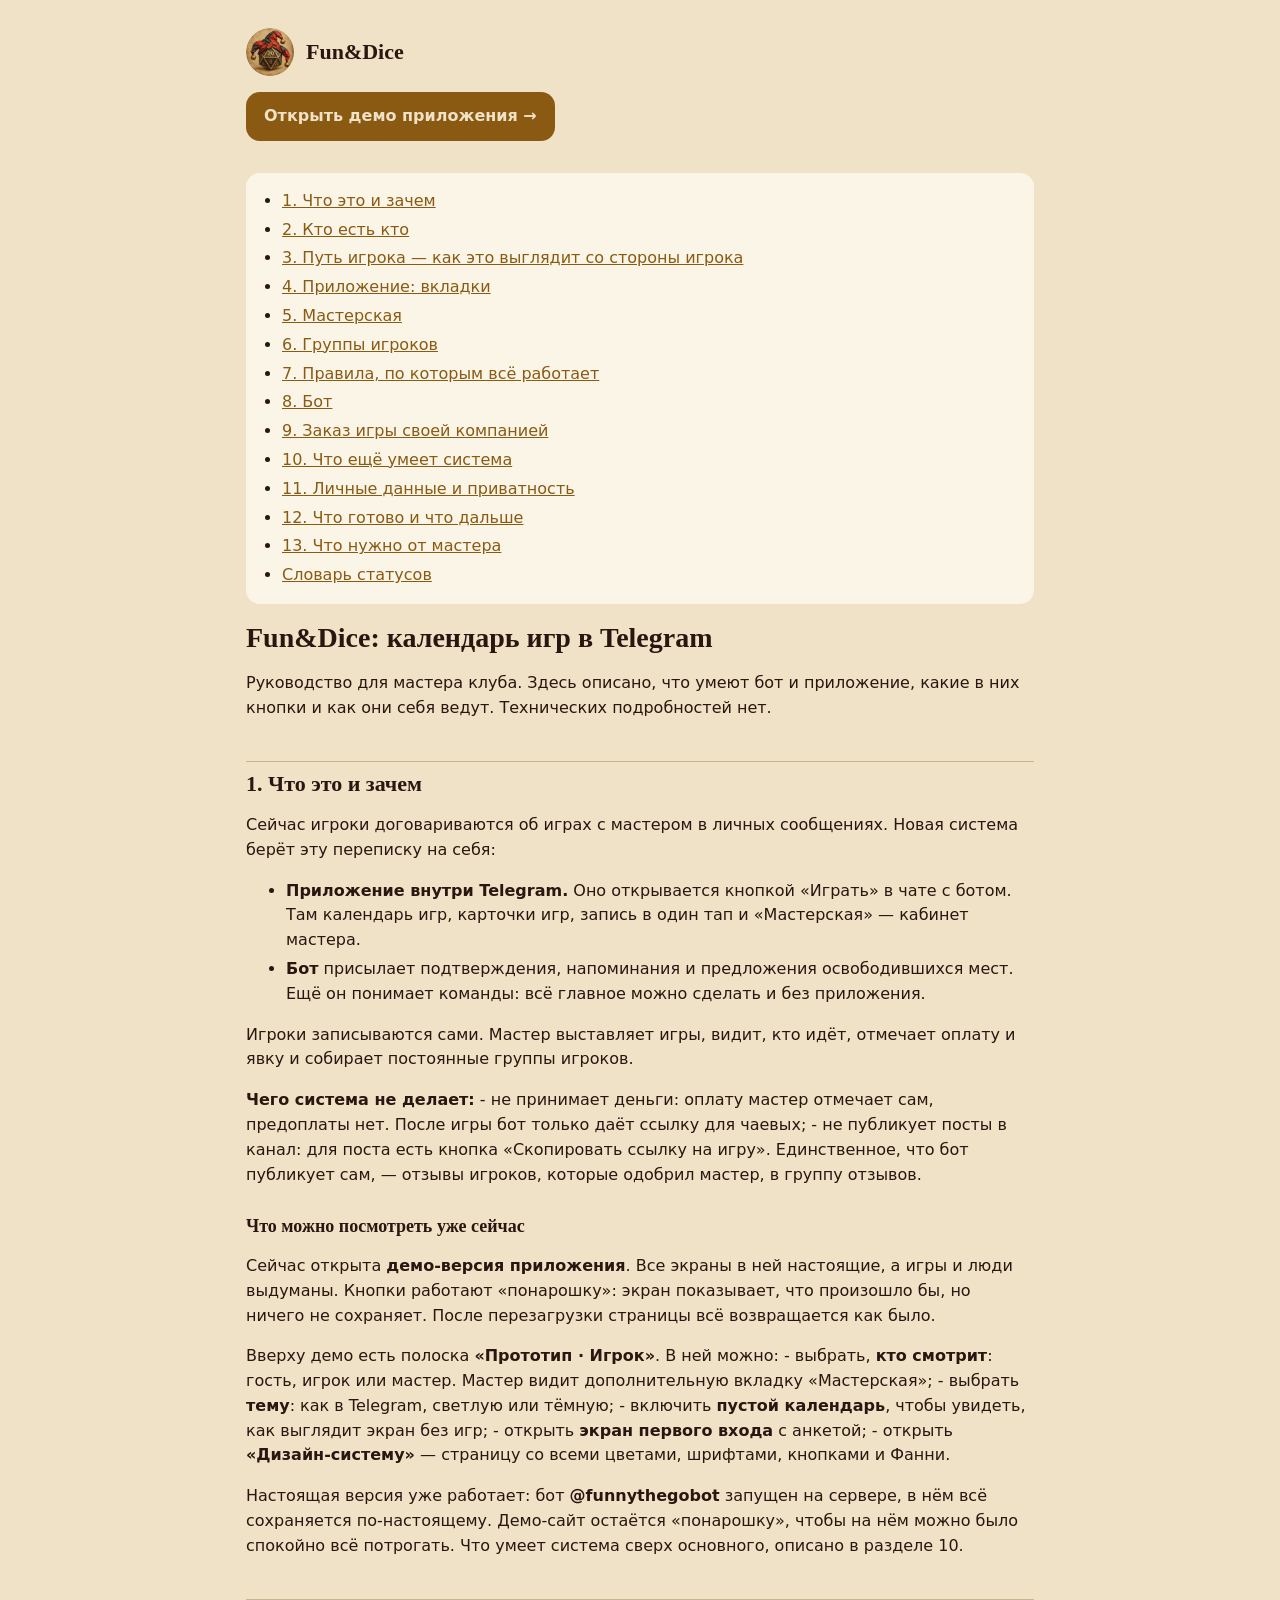
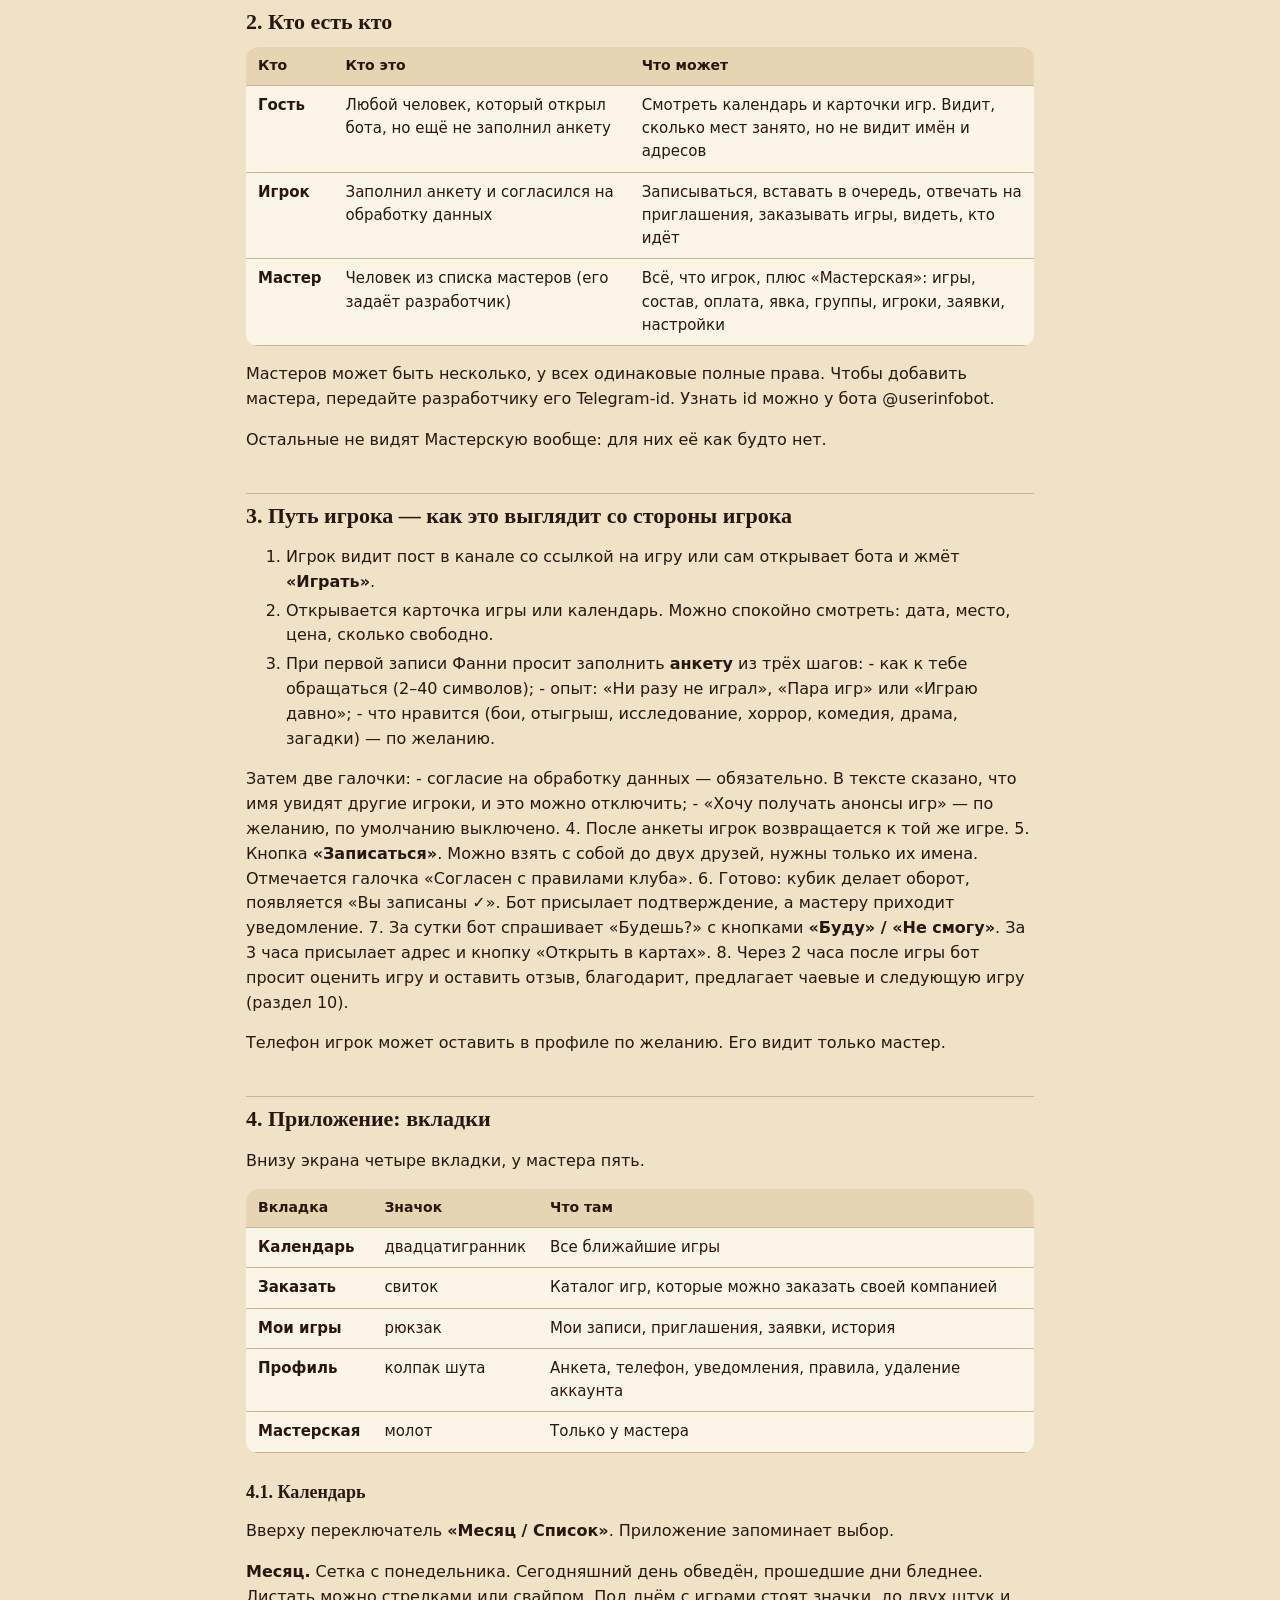
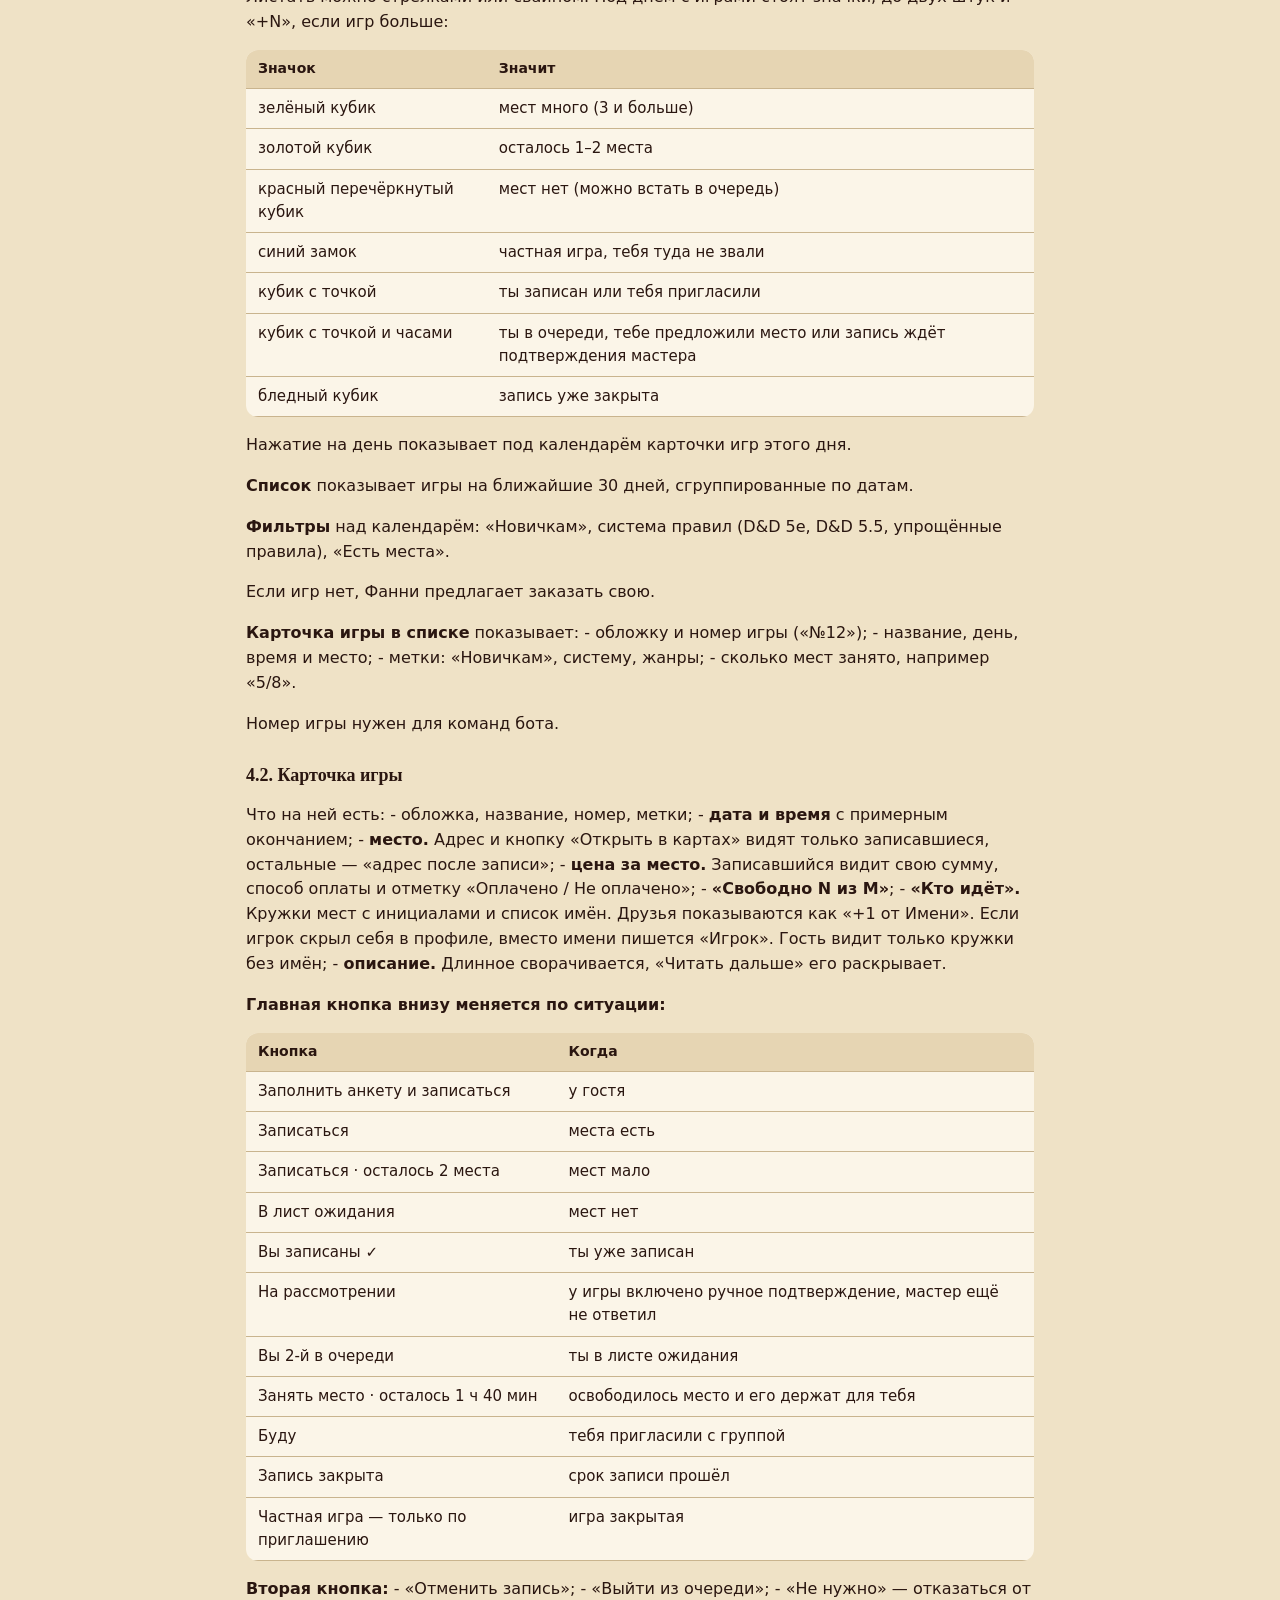
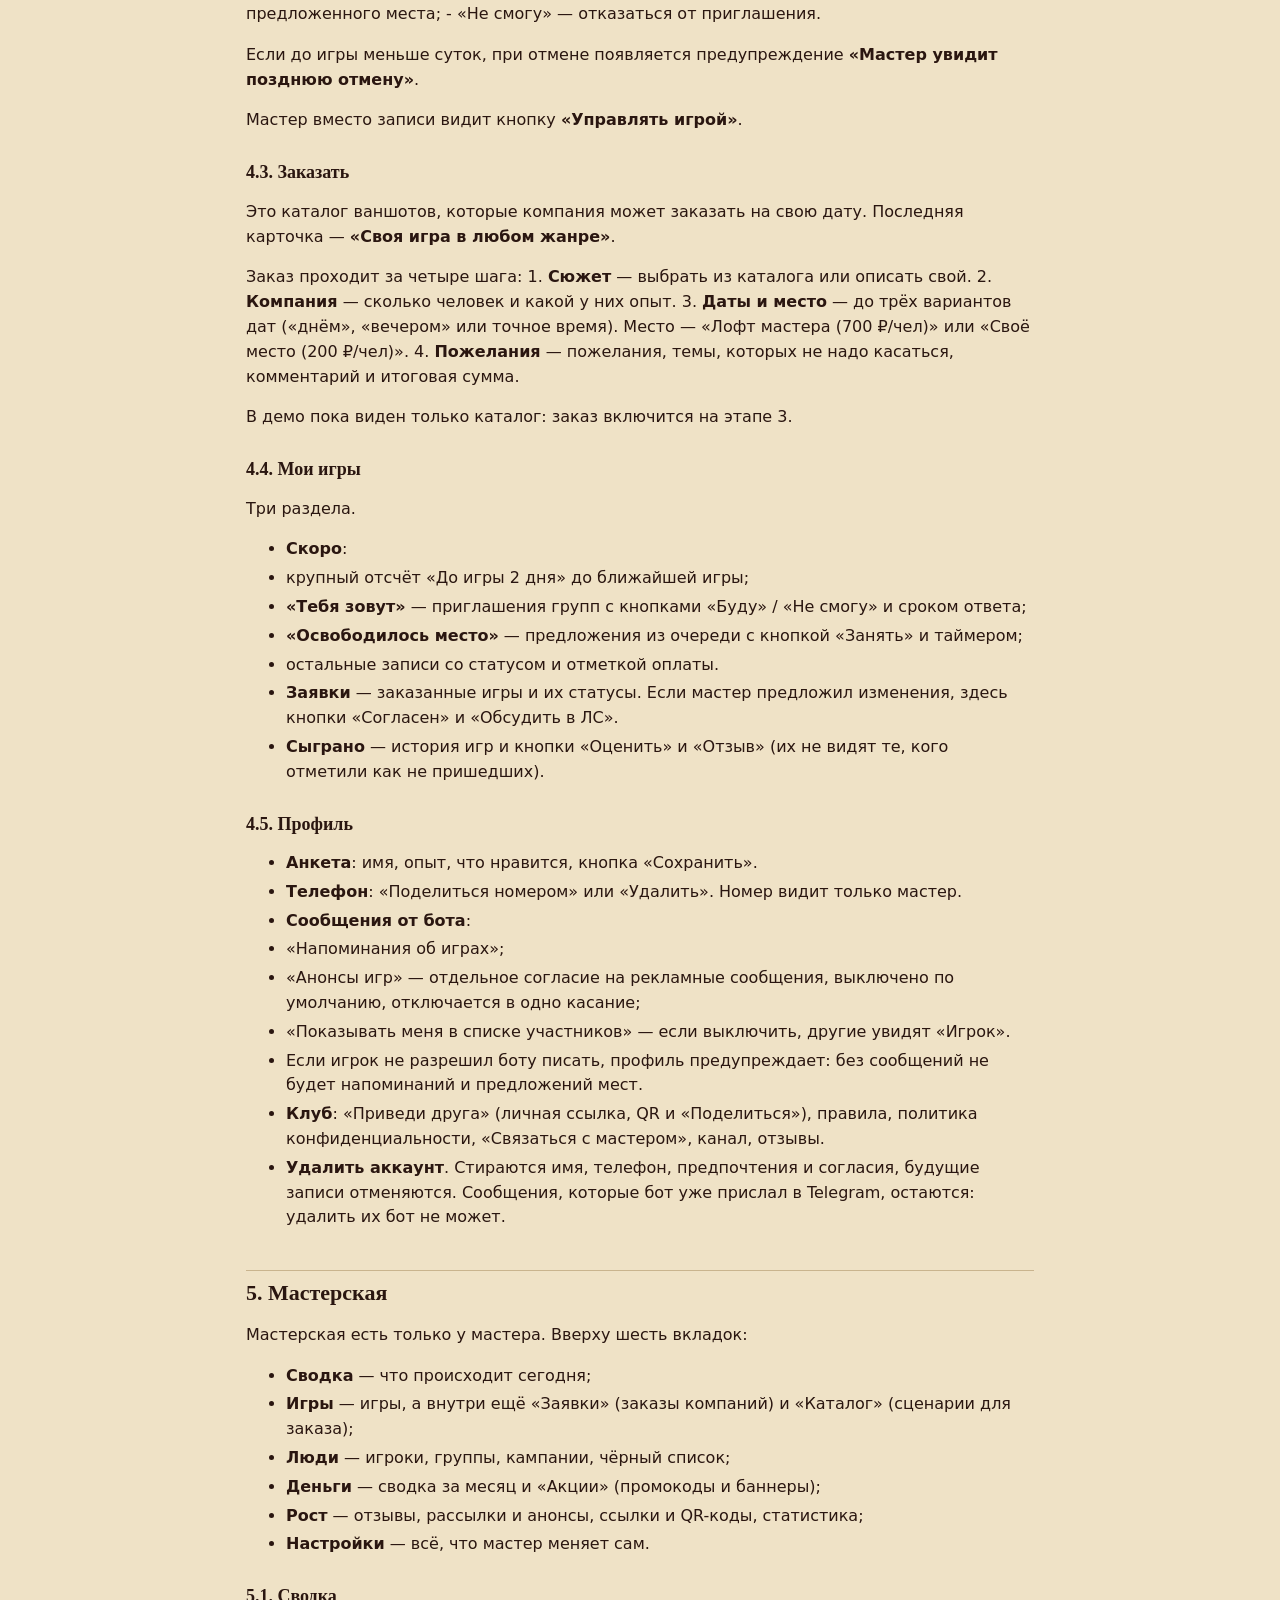
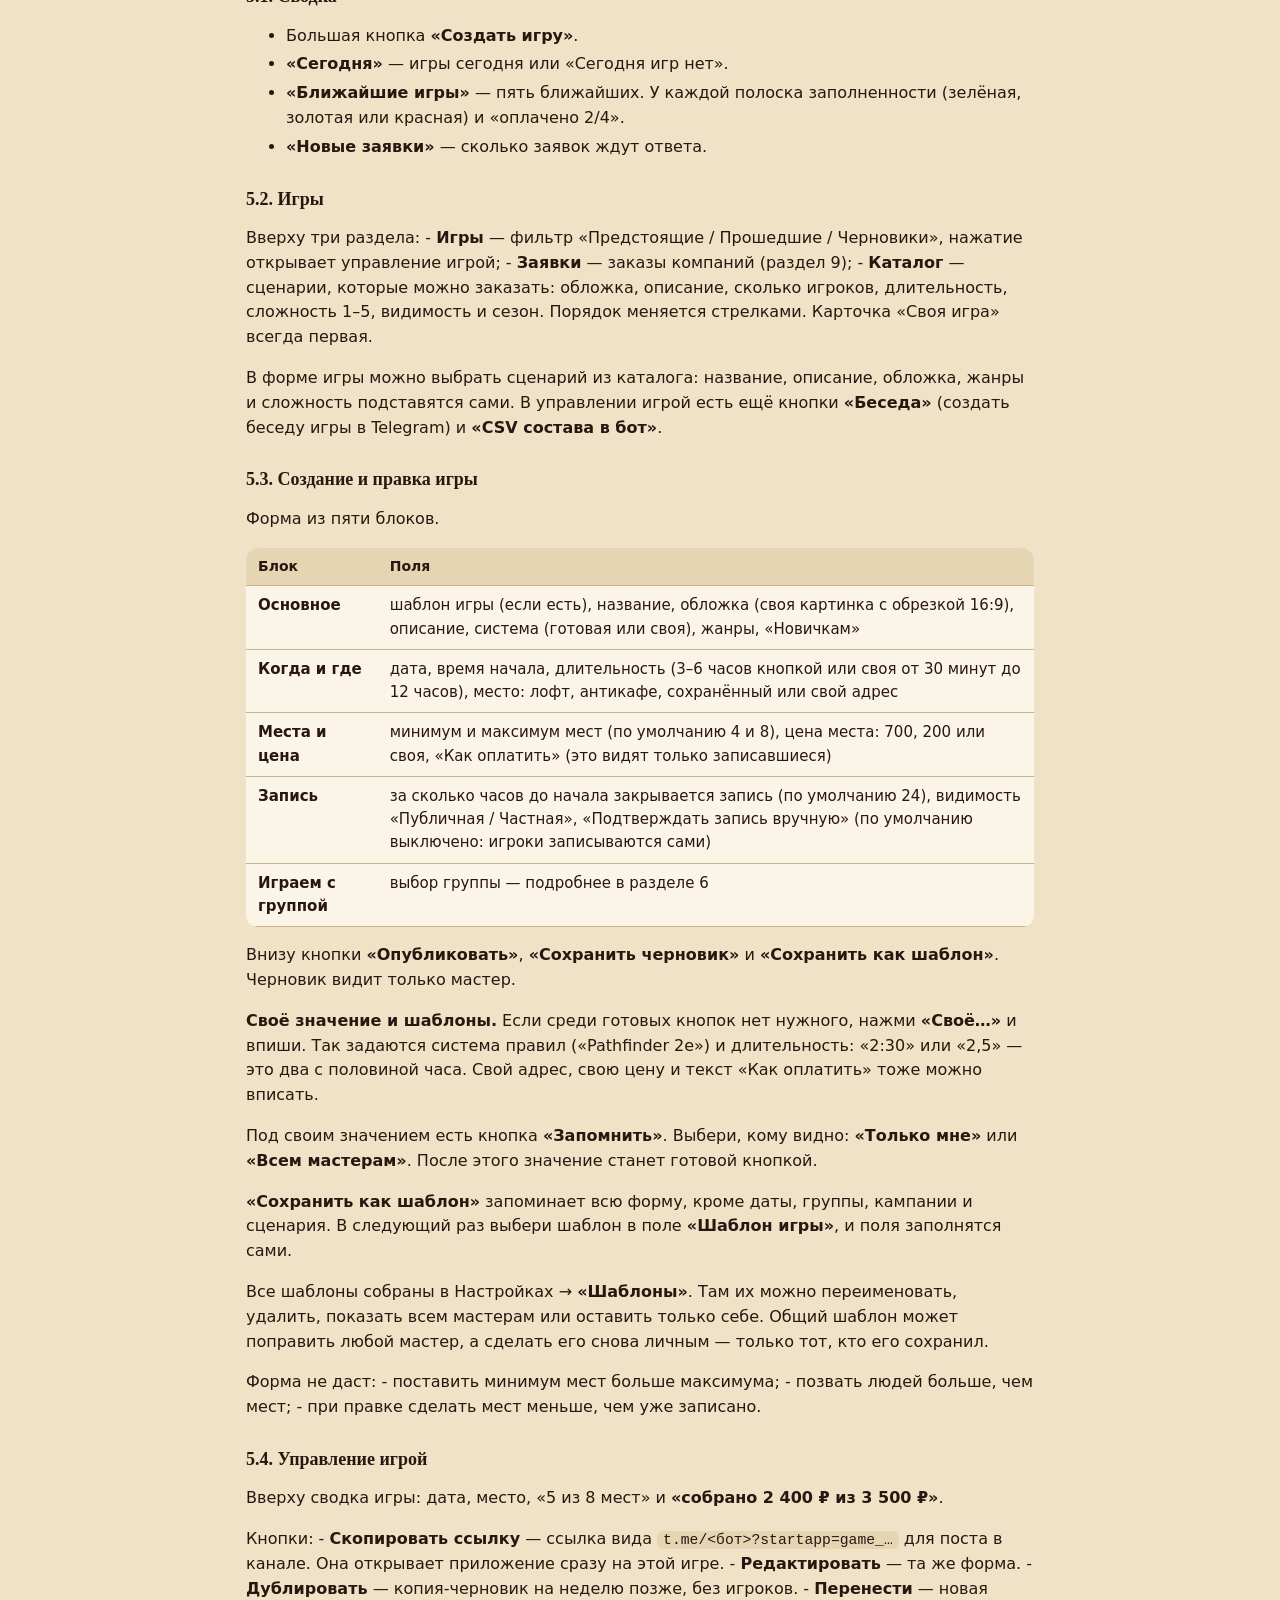
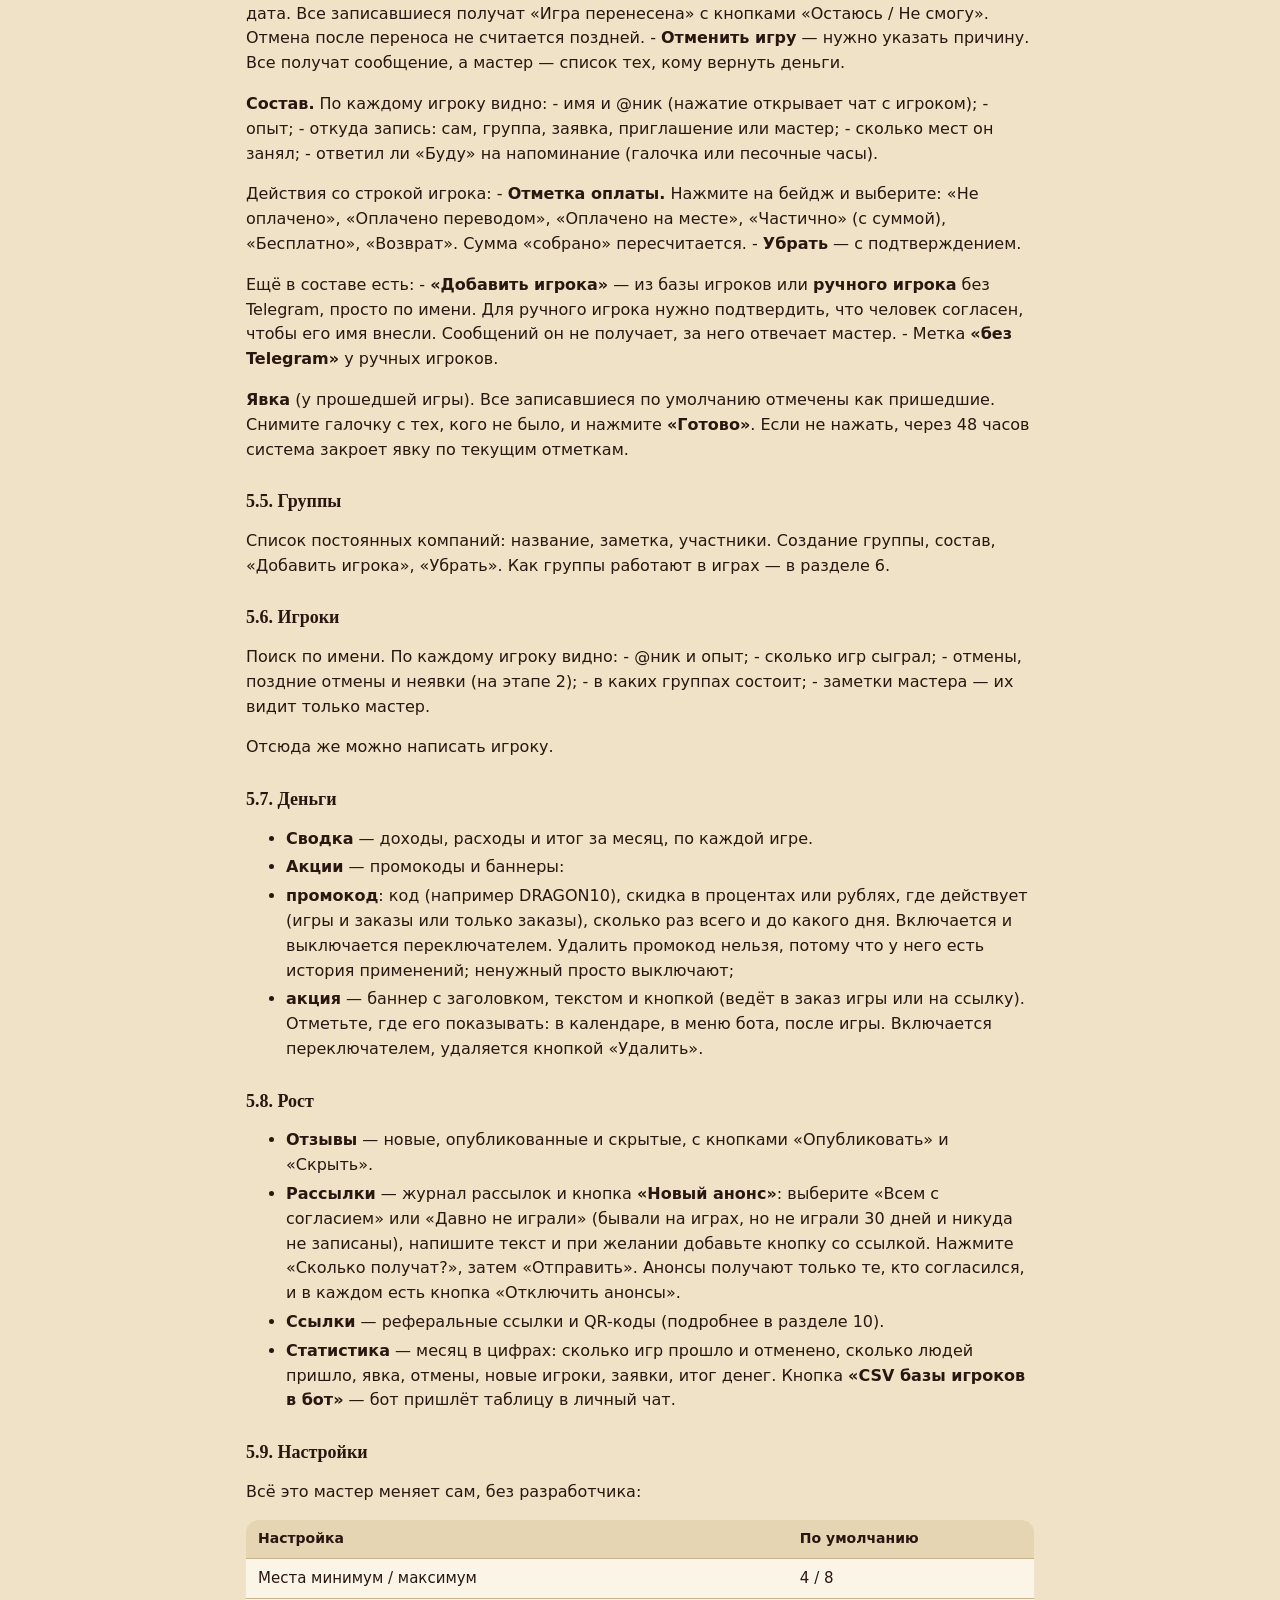
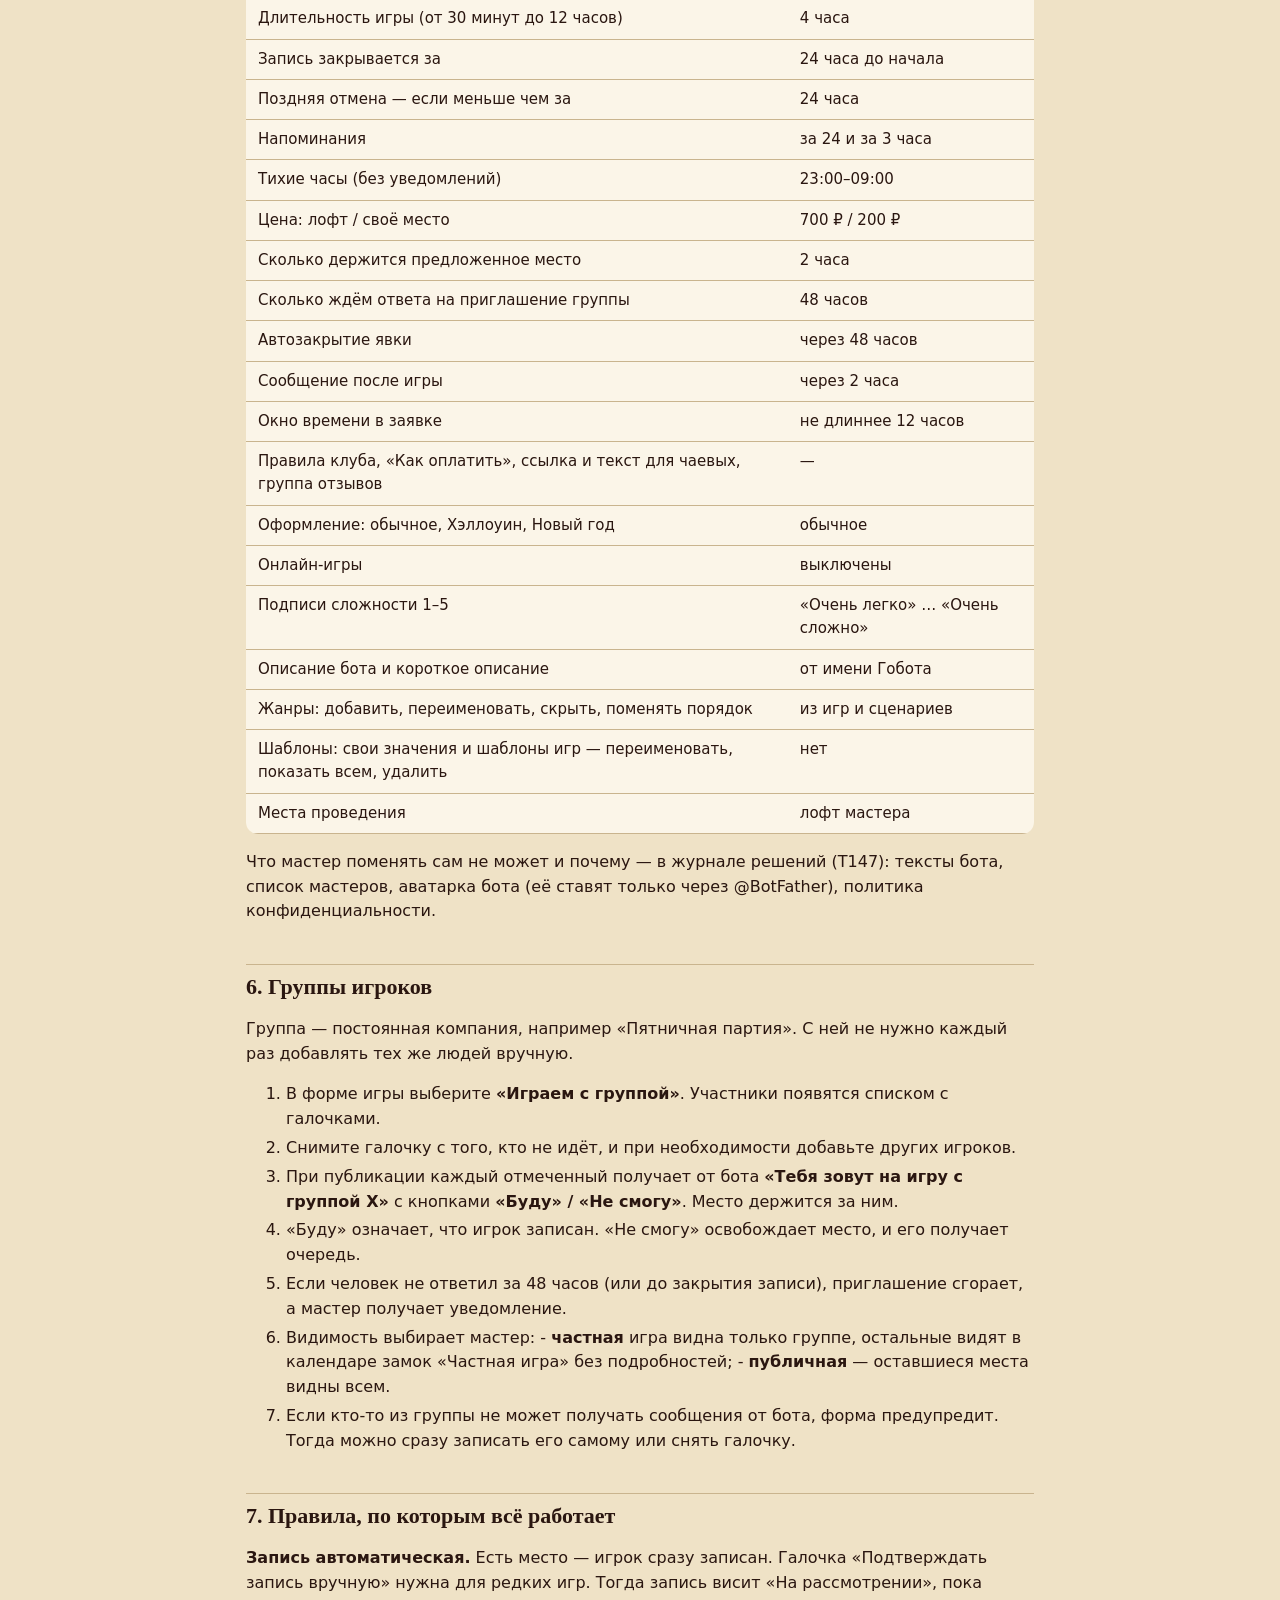
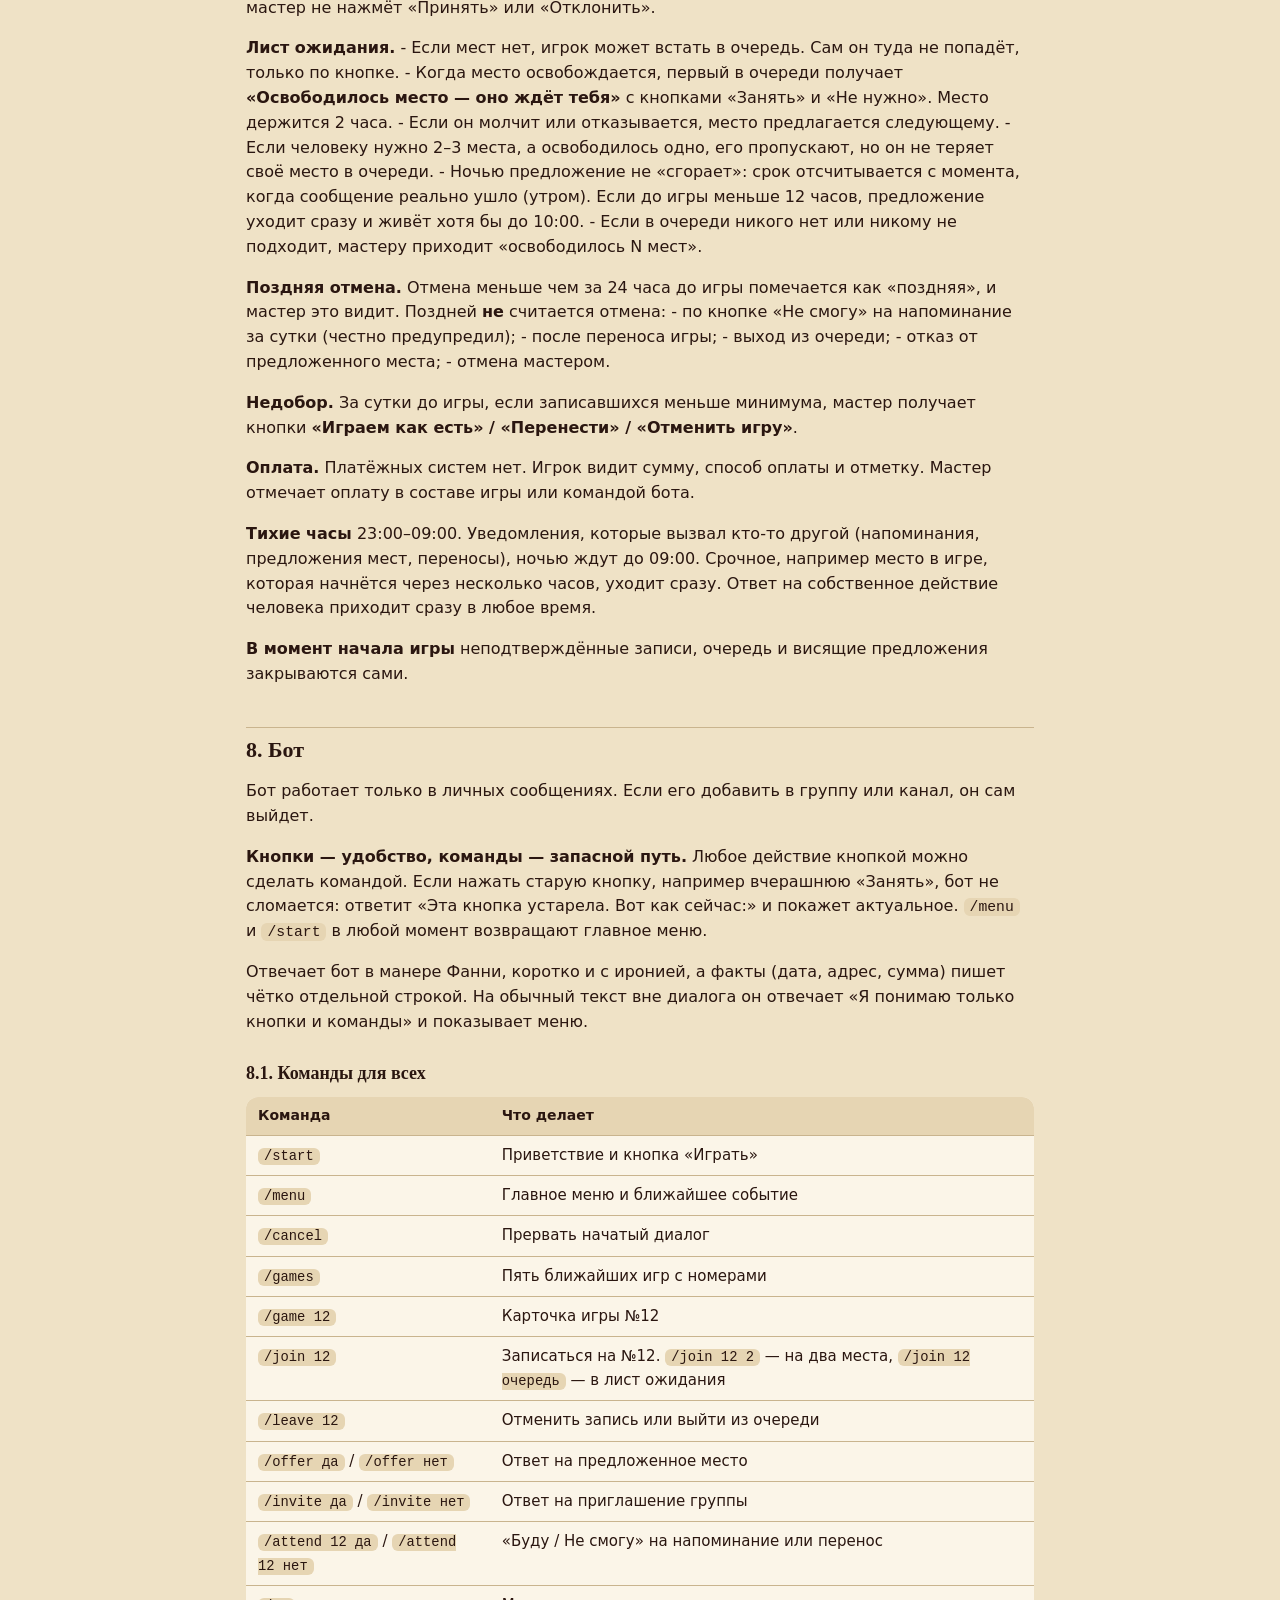
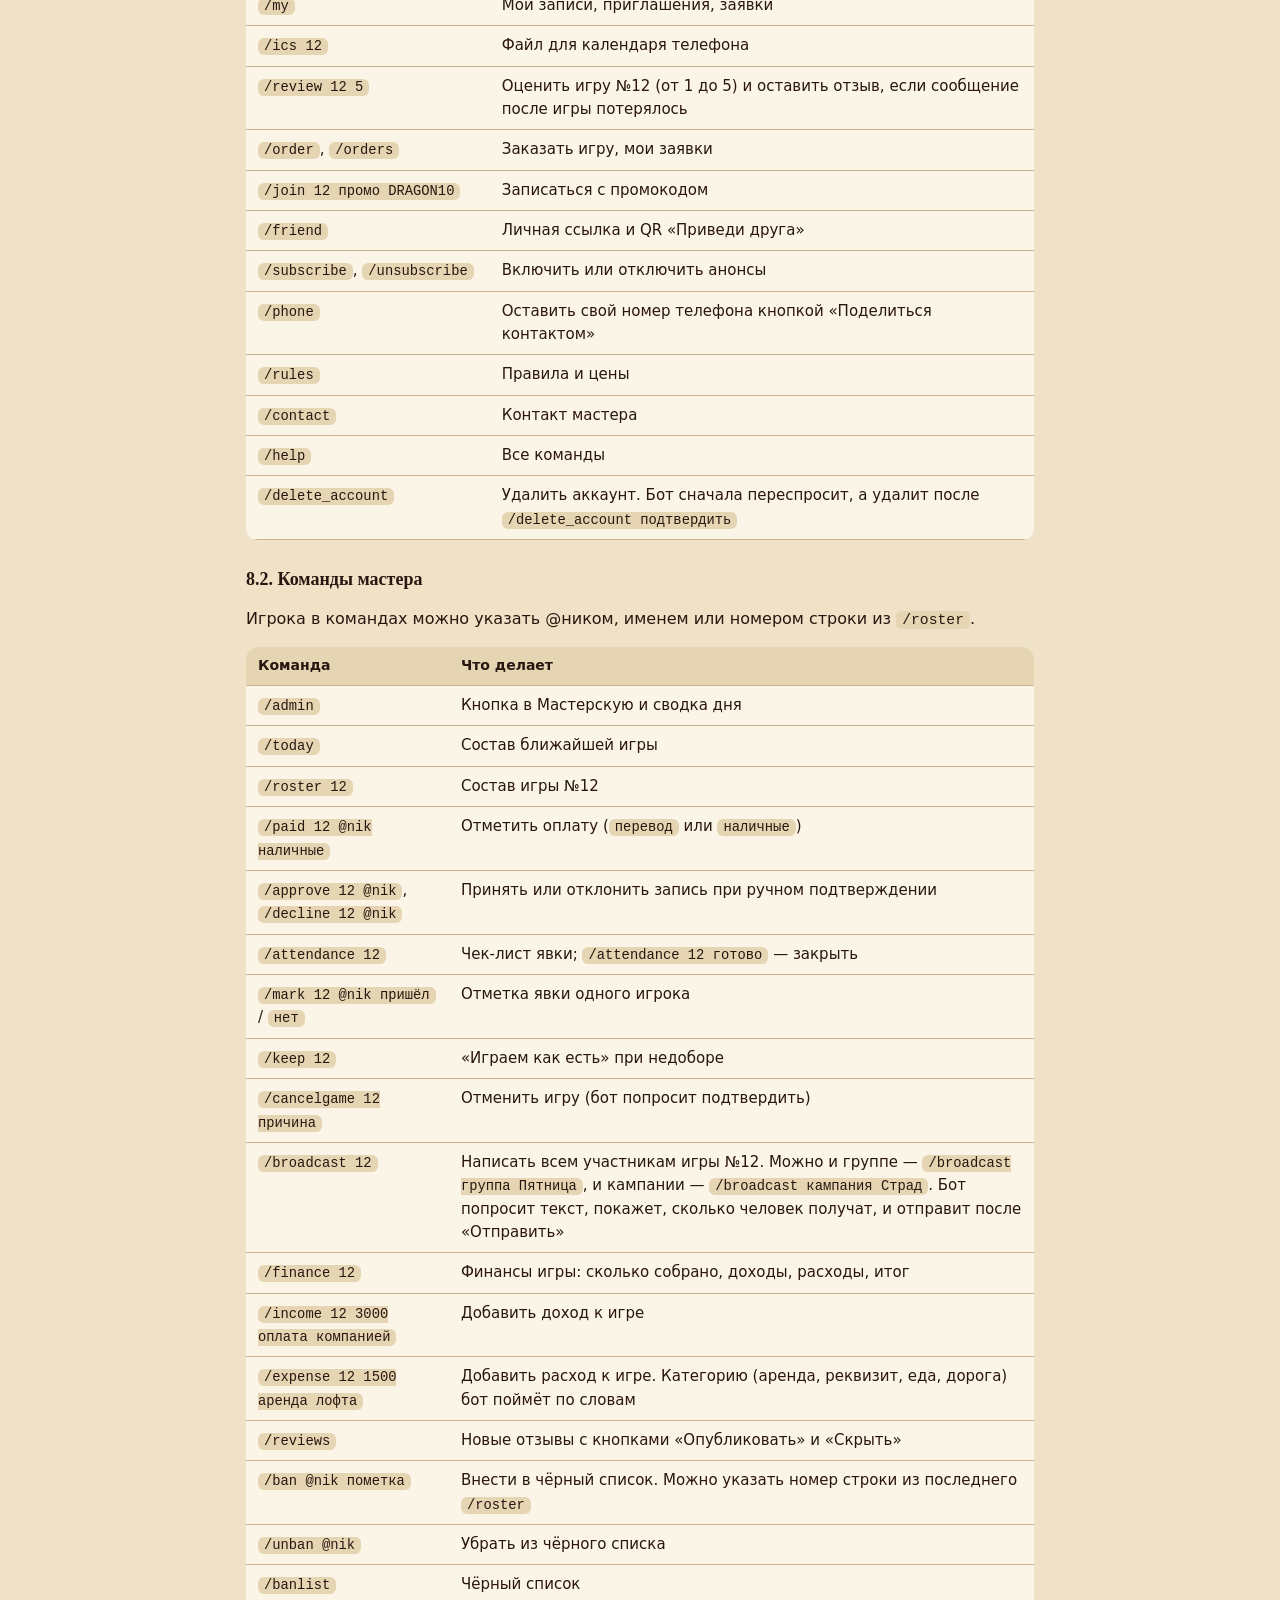
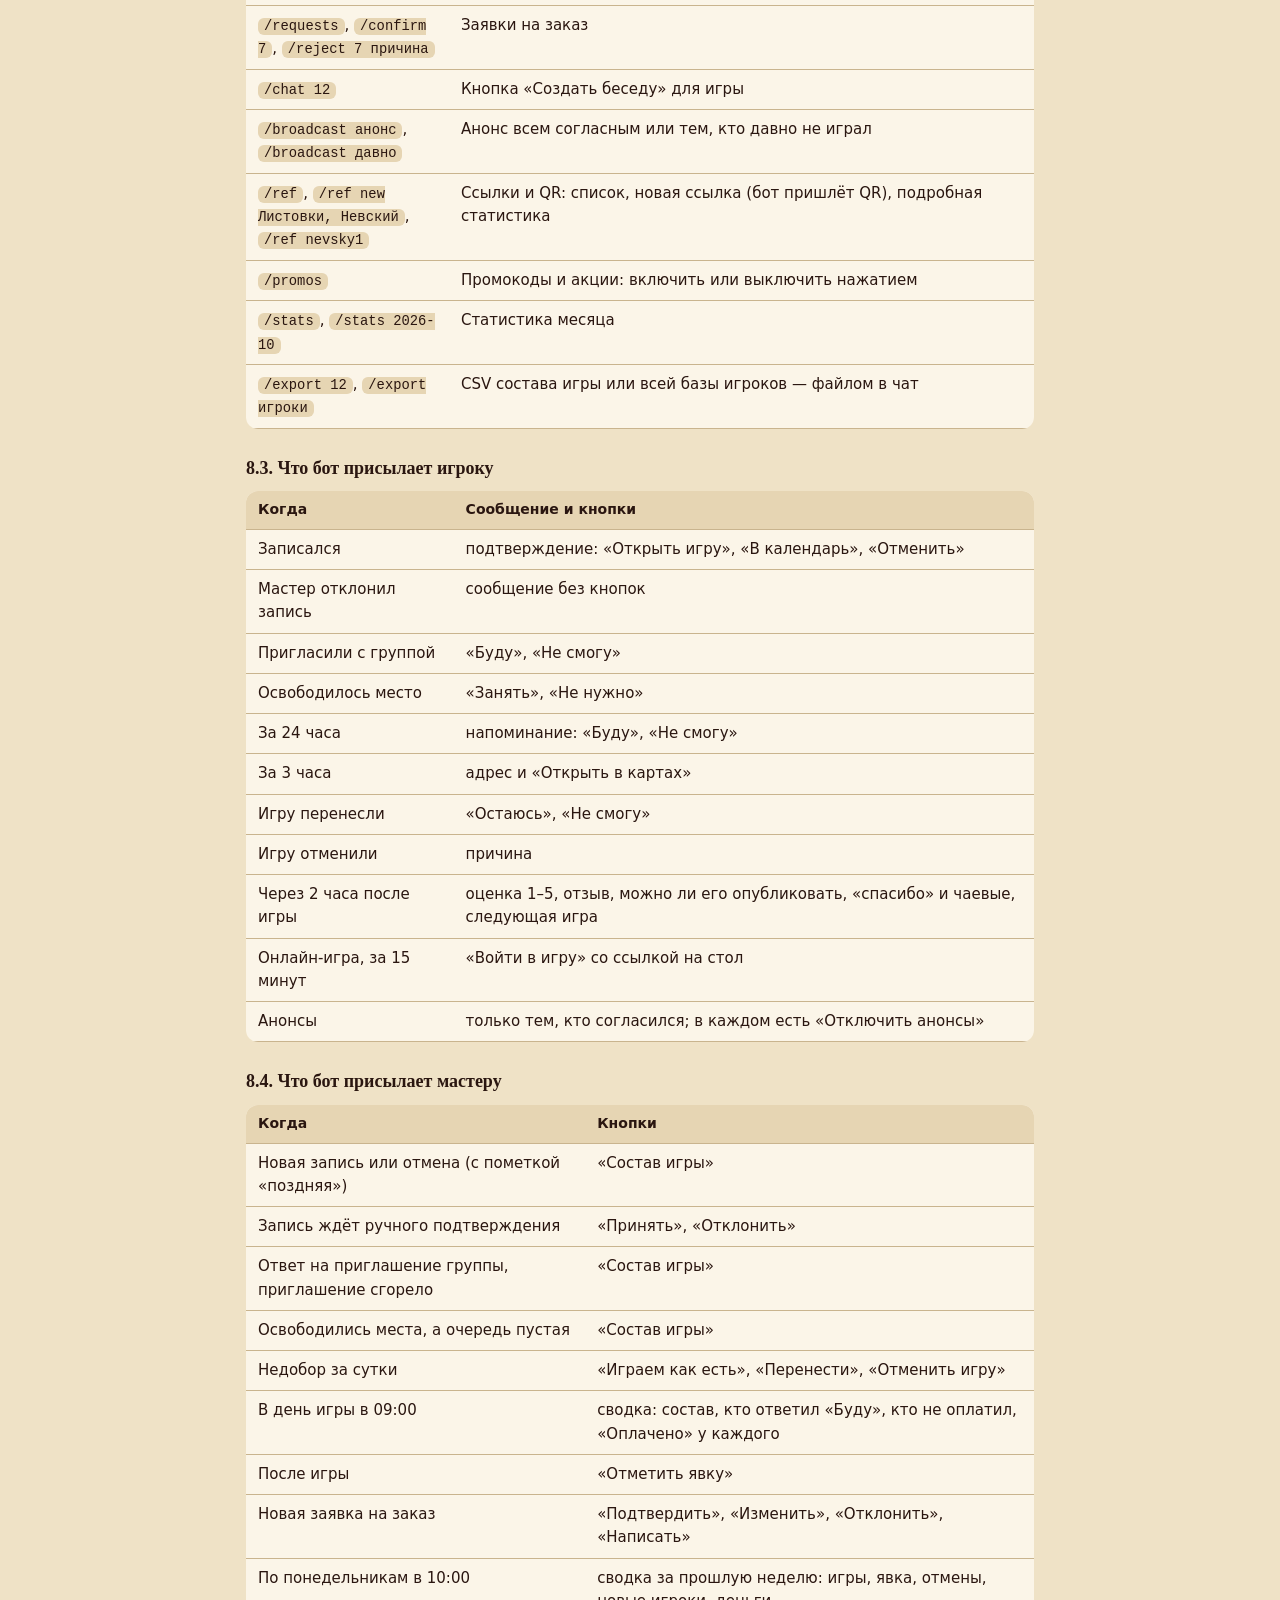
==== commit d6f3078a: "Демо-сайт" ====
--- a/guide.html
+++ b/guide.html
@@ -53,11 +53,12 @@
 <li><a href="#6">6. Группы игроков</a></li>
 <li><a href="#7">7. Правила, по которым всё работает</a></li>
 <li><a href="#8">8. Бот</a></li>
-<li><a href="#9-3">9. Заказ игры своей компанией (этап 3)</a></li>
-<li><a href="#10">10. Личные данные и приватность</a></li>
-<li><a href="#11">11. Что готово и что дальше</a></li>
-<li><a href="#12">12. Что нужно от мастера</a></li>
-<li><a href="#_2">Словарь статусов</a></li>
+<li><a href="#9">9. Заказ игры своей компанией</a></li>
+<li><a href="#10">10. Что ещё умеет система</a></li>
+<li><a href="#11">11. Личные данные и приватность</a></li>
+<li><a href="#12">12. Что готово и что дальше</a></li>
+<li><a href="#13">13. Что нужно от мастера</a></li>
+<li><a href="#_12">Словарь статусов</a></li>
 </ul>
 </div>
 </nav>
@@ -72,8 +73,8 @@
 </ul>
 <p>Игроки записываются сами. Мастер выставляет игры, видит, кто идёт, отмечает оплату и явку и собирает постоянные группы игроков.</p>
 <p><strong>Чего система не делает:</strong>
-- не принимает деньги: оплату мастер отмечает сам, предоплаты нет;
-- не публикует посты в канал: для поста есть кнопка «Скопировать ссылку на игру».</p>
+- не принимает деньги: оплату мастер отмечает сам, предоплаты нет. После игры бот только даёт ссылку для чаевых;
+- не публикует посты в канал: для поста есть кнопка «Скопировать ссылку на игру». Единственное, что бот публикует сам, — отзывы игроков, которые одобрил мастер, в группу отзывов.</p>
 <h3 id="_1">Что можно посмотреть уже сейчас</h3>
 <p>Сейчас открыта <strong>демо-версия приложения</strong>. Все экраны в ней настоящие, а игры и люди выдуманы. Кнопки работают «понарошку»: экран показывает, что произошло бы, но ничего не сохраняет. После перезагрузки страницы всё возвращается как было.</p>
 <p>Вверху демо есть полоска <strong>«Прототип · Игрок»</strong>. В ней можно:
@@ -82,7 +83,7 @@
 - включить <strong>пустой календарь</strong>, чтобы увидеть, как выглядит экран без игр;
 - открыть <strong>экран первого входа</strong> с анкетой;
 - открыть <strong>«Дизайн-систему»</strong> — страницу со всеми цветами, шрифтами, кнопками и Фанни.</p>
-<p>Бот пока отвечает только на <code>/start</code>. Настоящая запись, напоминания и Мастерская с сохранением заработают на следующем этапе (см. раздел 11).</p>
+<p>Настоящая версия уже работает: бот <strong>@funnythegobot</strong> запущен на сервере, в нём всё сохраняется по-настоящему. Демо-сайт остаётся «понарошку», чтобы на нём можно было спокойно всё потрогать. Что умеет система сверх основного, описано в разделе 10.</p>
 <hr>
 <h2 id="2">2. Кто есть кто</h2>
 <table>
@@ -130,7 +131,7 @@
 5. Кнопка <strong>«Записаться»</strong>. Можно взять с собой до двух друзей, нужны только их имена. Отмечается галочка «Согласен с правилами клуба».
 6. Готово: кубик делает оборот, появляется «Вы записаны ✓». Бот присылает подтверждение, а мастеру приходит уведомление.
 7. За сутки бот спрашивает «Будешь?» с кнопками <strong>«Буду» / «Не смогу»</strong>. За 3 часа присылает адрес и кнопку «Открыть в картах».
-8. Через 3 часа после игры бот предлагает оставить отзыв в канале отзывов.</p>
+8. Через 2 часа после игры бот просит оценить игру и оставить отзыв, благодарит, предлагает чаевые и следующую игру (раздел 10).</p>
 <p>Телефон игрок может оставить в профиле по желанию. Его видит только мастер.</p>
 <hr>
 <h2 id="4">4. Приложение: вкладки</h2>
@@ -310,7 +311,7 @@
 <li><strong>«Освободилось место»</strong> — предложения из очереди с кнопкой «Занять» и таймером;</li>
 <li>остальные записи со статусом и отметкой оплаты.</li>
 <li><strong>Заявки</strong> — заказанные игры и их статусы. Если мастер предложил изменения, здесь кнопки «Согласен» и «Обсудить в ЛС».</li>
-<li><strong>Сыграно</strong> — история игр и кнопка «Оставить отзыв» (её не видят те, кого отметили как не пришедших).</li>
+<li><strong>Сыграно</strong> — история игр и кнопки «Оценить» и «Отзыв» (их не видят те, кого отметили как не пришедших).</li>
 </ul>
 <h3 id="45">4.5. Профиль</h3>
 <ul>
@@ -321,12 +322,20 @@
 <li>«Анонсы игр» — отдельное согласие на рекламные сообщения, выключено по умолчанию, отключается в одно касание;</li>
 <li>«Показывать меня в списке участников» — если выключить, другие увидят «Игрок».</li>
 <li>Если игрок не разрешил боту писать, профиль предупреждает: без сообщений не будет напоминаний и предложений мест.</li>
-<li><strong>Клуб</strong>: правила, политика конфиденциальности, «Связаться с мастером», канал, отзывы.</li>
+<li><strong>Клуб</strong>: «Приведи друга» (личная ссылка, QR и «Поделиться»), правила, политика конфиденциальности, «Связаться с мастером», канал, отзывы.</li>
 <li><strong>Удалить аккаунт</strong>. Стираются имя, телефон, предпочтения и согласия, будущие записи отменяются. Сообщения, которые бот уже прислал в Telegram, остаются: удалить их бот не может.</li>
 </ul>
 <hr>
 <h2 id="5">5. Мастерская</h2>
-<p>Мастерская есть только у мастера. Вверху вкладки: <strong>Сводка, Игры, Группы, Игроки, Настройки</strong>. На этапе 3 добавятся <strong>Заявки</strong> и <strong>Каталог</strong>, позже — <strong>Места</strong>, <strong>Рассылка</strong>, <strong>Статистика</strong> и <strong>Экспорт</strong>.</p>
+<p>Мастерская есть только у мастера. Вверху шесть вкладок:</p>
+<ul>
+<li><strong>Сводка</strong> — что происходит сегодня;</li>
+<li><strong>Игры</strong> — игры, а внутри ещё «Заявки» (заказы компаний) и «Каталог» (сценарии для заказа);</li>
+<li><strong>Люди</strong> — игроки, группы, кампании, чёрный список;</li>
+<li><strong>Деньги</strong> — сводка за месяц и «Акции» (промокоды и баннеры);</li>
+<li><strong>Рост</strong> — отзывы, рассылки и анонсы, ссылки и QR-коды, статистика;</li>
+<li><strong>Настройки</strong> — всё, что мастер меняет сам.</li>
+</ul>
 <h3 id="51">5.1. Сводка</h3>
 <ul>
 <li>Большая кнопка <strong>«Создать игру»</strong>.</li>
@@ -335,7 +344,11 @@
 <li><strong>«Новые заявки»</strong> — сколько заявок ждут ответа.</li>
 </ul>
 <h3 id="52">5.2. Игры</h3>
-<p>Фильтр «Предстоящие / Прошедшие / Черновики». Нажатие на игру открывает управление ею.</p>
+<p>Вверху три раздела:
+- <strong>Игры</strong> — фильтр «Предстоящие / Прошедшие / Черновики», нажатие открывает управление игрой;
+- <strong>Заявки</strong> — заказы компаний (раздел 9);
+- <strong>Каталог</strong> — сценарии, которые можно заказать: обложка, описание, сколько игроков, длительность, сложность 1–5, видимость и сезон. Порядок меняется стрелками. Карточка «Своя игра» всегда первая.</p>
+<p>В форме игры можно выбрать сценарий из каталога: название, описание, обложка, жанры и сложность подставятся сами. В управлении игрой есть ещё кнопки <strong>«Беседа»</strong> (создать беседу игры в Telegram) и <strong>«CSV состава в бот»</strong>.</p>
 <h3 id="53">5.3. Создание и правка игры</h3>
 <p>Форма из пяти блоков.</p>
 <table>
@@ -348,11 +361,11 @@
 <tbody>
 <tr>
 <td><strong>Основное</strong></td>
-<td>название, обложка (на этапе 2 — своя картинка с обрезкой 16:9), описание, система, жанры, «Новичкам»</td>
+<td>шаблон игры (если есть), название, обложка (своя картинка с обрезкой 16:9), описание, система (готовая или своя), жанры, «Новичкам»</td>
 </tr>
 <tr>
 <td><strong>Когда и где</strong></td>
-<td>дата, время начала, длительность 4–7 часов, место: лофт, антикафе или свой адрес</td>
+<td>дата, время начала, длительность (3–6 часов кнопкой или своя от 30 минут до 12 часов), место: лофт, антикафе, сохранённый или свой адрес</td>
 </tr>
 <tr>
 <td><strong>Места и цена</strong></td>
@@ -368,7 +381,11 @@
 </tr>
 </tbody>
 </table>
-<p>Внизу две кнопки: <strong>«Опубликовать»</strong> и <strong>«Сохранить черновик»</strong>. Черновик видит только мастер.</p>
+<p>Внизу кнопки <strong>«Опубликовать»</strong>, <strong>«Сохранить черновик»</strong> и <strong>«Сохранить как шаблон»</strong>. Черновик видит только мастер.</p>
+<p><strong>Своё значение и шаблоны.</strong> Если среди готовых кнопок нет нужного, нажми <strong>«Своё…»</strong> и впиши. Так задаются система правил («Pathfinder 2e») и длительность: «2:30» или «2,5» — это два с половиной часа. Свой адрес, свою цену и текст «Как оплатить» тоже можно вписать.</p>
+<p>Под своим значением есть кнопка <strong>«Запомнить»</strong>. Выбери, кому видно: <strong>«Только мне»</strong> или <strong>«Всем мастерам»</strong>. После этого значение станет готовой кнопкой.</p>
+<p><strong>«Сохранить как шаблон»</strong> запоминает всю форму, кроме даты, группы, кампании и сценария. В следующий раз выбери шаблон в поле <strong>«Шаблон игры»</strong>, и поля заполнятся сами.</p>
+<p>Все шаблоны собраны в Настройках → <strong>«Шаблоны»</strong>. Там их можно переименовать, удалить, показать всем мастерам или оставить только себе. Общий шаблон может поправить любой мастер, а сделать его снова личным — только тот, кто его сохранил.</p>
 <p>Форма не даст:
 - поставить минимум мест больше максимума;
 - позвать людей больше, чем мест;
@@ -404,13 +421,27 @@
 - в каких группах состоит;
 - заметки мастера — их видит только мастер.</p>
 <p>Отсюда же можно написать игроку.</p>
-<h3 id="57">5.7. Настройки</h3>
-<p>Значения по умолчанию, их можно менять без разработчика:</p>
+<h3 id="57">5.7. Деньги</h3>
+<ul>
+<li><strong>Сводка</strong> — доходы, расходы и итог за месяц, по каждой игре.</li>
+<li><strong>Акции</strong> — промокоды и баннеры:</li>
+<li><strong>промокод</strong>: код (например DRAGON10), скидка в процентах или рублях, где действует (игры и заказы или только заказы), сколько раз всего и до какого дня. Включается и выключается переключателем. Удалить промокод нельзя, потому что у него есть история применений; ненужный просто выключают;</li>
+<li><strong>акция</strong> — баннер с заголовком, текстом и кнопкой (ведёт в заказ игры или на ссылку). Отметьте, где его показывать: в календаре, в меню бота, после игры. Включается переключателем, удаляется кнопкой «Удалить».</li>
+</ul>
+<h3 id="58">5.8. Рост</h3>
+<ul>
+<li><strong>Отзывы</strong> — новые, опубликованные и скрытые, с кнопками «Опубликовать» и «Скрыть».</li>
+<li><strong>Рассылки</strong> — журнал рассылок и кнопка <strong>«Новый анонс»</strong>: выберите «Всем с согласием» или «Давно не играли» (бывали на играх, но не играли 30 дней и никуда не записаны), напишите текст и при желании добавьте кнопку со ссылкой. Нажмите «Сколько получат?», затем «Отправить». Анонсы получают только те, кто согласился, и в каждом есть кнопка «Отключить анонсы».</li>
+<li><strong>Ссылки</strong> — реферальные ссылки и QR-коды (подробнее в разделе 10).</li>
+<li><strong>Статистика</strong> — месяц в цифрах: сколько игр прошло и отменено, сколько людей пришло, явка, отмены, новые игроки, заявки, итог денег. Кнопка <strong>«CSV базы игроков в бот»</strong> — бот пришлёт таблицу в личный чат.</li>
+</ul>
+<h3 id="59">5.9. Настройки</h3>
+<p>Всё это мастер меняет сам, без разработчика:</p>
 <table>
 <thead>
 <tr>
 <th>Настройка</th>
-<th>Сейчас</th>
+<th>По умолчанию</th>
 </tr>
 </thead>
 <tbody>
@@ -419,7 +450,7 @@
 <td>4 / 8</td>
 </tr>
 <tr>
-<td>Длительность игры</td>
+<td>Длительность игры (от 30 минут до 12 часов)</td>
 <td>4 часа</td>
 </tr>
 <tr>
@@ -454,8 +485,49 @@
 <td>Автозакрытие явки</td>
 <td>через 48 часов</td>
 </tr>
-</tbody>
-</table>
+<tr>
+<td>Сообщение после игры</td>
+<td>через 2 часа</td>
+</tr>
+<tr>
+<td>Окно времени в заявке</td>
+<td>не длиннее 12 часов</td>
+</tr>
+<tr>
+<td>Правила клуба, «Как оплатить», ссылка и текст для чаевых, группа отзывов</td>
+<td>—</td>
+</tr>
+<tr>
+<td>Оформление: обычное, Хэллоуин, Новый год</td>
+<td>обычное</td>
+</tr>
+<tr>
+<td>Онлайн-игры</td>
+<td>выключены</td>
+</tr>
+<tr>
+<td>Подписи сложности 1–5</td>
+<td>«Очень легко» … «Очень сложно»</td>
+</tr>
+<tr>
+<td>Описание бота и короткое описание</td>
+<td>от имени Гобота</td>
+</tr>
+<tr>
+<td>Жанры: добавить, переименовать, скрыть, поменять порядок</td>
+<td>из игр и сценариев</td>
+</tr>
+<tr>
+<td>Шаблоны: свои значения и шаблоны игр — переименовать, показать всем, удалить</td>
+<td>нет</td>
+</tr>
+<tr>
+<td>Места проведения</td>
+<td>лофт мастера</td>
+</tr>
+</tbody>
+</table>
+<p>Что мастер поменять сам не может и почему — в журнале решений (Т147): тексты бота, список мастеров, аватарка бота (её ставят только через @BotFather), политика конфиденциальности.</p>
 <hr>
 <h2 id="6">6. Группы игроков</h2>
 <p>Группа — постоянная компания, например «Пятничная партия». С ней не нужно каждый раз добавлять тех же людей вручную.</p>
@@ -553,14 +625,30 @@
 <td>Файл для календаря телефона</td>
 </tr>
 <tr>
+<td><code>/review 12 5</code></td>
+<td>Оценить игру №12 (от 1 до 5) и оставить отзыв, если сообщение после игры потерялось</td>
+</tr>
+<tr>
 <td><code>/order</code>, <code>/orders</code></td>
-<td>Заказать игру, мои заявки (этап 3)</td>
+<td>Заказать игру, мои заявки</td>
+</tr>
+<tr>
+<td><code>/join 12 промо DRAGON10</code></td>
+<td>Записаться с промокодом</td>
+</tr>
+<tr>
+<td><code>/friend</code></td>
+<td>Личная ссылка и QR «Приведи друга»</td>
 </tr>
 <tr>
 <td><code>/subscribe</code>, <code>/unsubscribe</code></td>
 <td>Включить или отключить анонсы</td>
 </tr>
 <tr>
+<td><code>/phone</code></td>
+<td>Оставить свой номер телефона кнопкой «Поделиться контактом»</td>
+</tr>
+<tr>
 <td><code>/rules</code></td>
 <td>Правила и цены</td>
 </tr>
@@ -568,6 +656,14 @@
 <td><code>/contact</code></td>
 <td>Контакт мастера</td>
 </tr>
+<tr>
+<td><code>/help</code></td>
+<td>Все команды</td>
+</tr>
+<tr>
+<td><code>/delete_account</code></td>
+<td>Удалить аккаунт. Бот сначала переспросит, а удалит после <code>/delete_account подтвердить</code></td>
+</tr>
 </tbody>
 </table>
 <h3 id="82">8.2. Команды мастера</h3>
@@ -617,8 +713,64 @@
 <td>Отменить игру (бот попросит подтвердить)</td>
 </tr>
 <tr>
+<td><code>/broadcast 12</code></td>
+<td>Написать всем участникам игры №12. Можно и группе — <code>/broadcast группа Пятница</code>, и кампании — <code>/broadcast кампания Страд</code>. Бот попросит текст, покажет, сколько человек получат, и отправит после «Отправить»</td>
+</tr>
+<tr>
+<td><code>/finance 12</code></td>
+<td>Финансы игры: сколько собрано, доходы, расходы, итог</td>
+</tr>
+<tr>
+<td><code>/income 12 3000 оплата компанией</code></td>
+<td>Добавить доход к игре</td>
+</tr>
+<tr>
+<td><code>/expense 12 1500 аренда лофта</code></td>
+<td>Добавить расход к игре. Категорию (аренда, реквизит, еда, дорога) бот поймёт по словам</td>
+</tr>
+<tr>
+<td><code>/reviews</code></td>
+<td>Новые отзывы с кнопками «Опубликовать» и «Скрыть»</td>
+</tr>
+<tr>
+<td><code>/ban @nik пометка</code></td>
+<td>Внести в чёрный список. Можно указать номер строки из последнего <code>/roster</code></td>
+</tr>
+<tr>
+<td><code>/unban @nik</code></td>
+<td>Убрать из чёрного списка</td>
+</tr>
+<tr>
+<td><code>/banlist</code></td>
+<td>Чёрный список</td>
+</tr>
+<tr>
 <td><code>/requests</code>, <code>/confirm 7</code>, <code>/reject 7 причина</code></td>
-<td>Заявки на заказ (этап 3)</td>
+<td>Заявки на заказ</td>
+</tr>
+<tr>
+<td><code>/chat 12</code></td>
+<td>Кнопка «Создать беседу» для игры</td>
+</tr>
+<tr>
+<td><code>/broadcast анонс</code>, <code>/broadcast давно</code></td>
+<td>Анонс всем согласным или тем, кто давно не играл</td>
+</tr>
+<tr>
+<td><code>/ref</code>, <code>/ref new Листовки, Невский</code>, <code>/ref nevsky1</code></td>
+<td>Ссылки и QR: список, новая ссылка (бот пришлёт QR), подробная статистика</td>
+</tr>
+<tr>
+<td><code>/promos</code></td>
+<td>Промокоды и акции: включить или выключить нажатием</td>
+</tr>
+<tr>
+<td><code>/stats</code>, <code>/stats 2026-10</code></td>
+<td>Статистика месяца</td>
+</tr>
+<tr>
+<td><code>/export 12</code>, <code>/export игроки</code></td>
+<td>CSV состава игры или всей базы игроков — файлом в чат</td>
 </tr>
 </tbody>
 </table>
@@ -664,8 +816,12 @@
 <td>причина</td>
 </tr>
 <tr>
-<td>Через 3 часа после игры</td>
-<td>«Оставить отзыв»</td>
+<td>Через 2 часа после игры</td>
+<td>оценка 1–5, отзыв, можно ли его опубликовать, «спасибо» и чаевые, следующая игра</td>
+</tr>
+<tr>
+<td>Онлайн-игра, за 15 минут</td>
+<td>«Войти в игру» со ссылкой на стол</td>
 </tr>
 <tr>
 <td>Анонсы</td>
@@ -711,25 +867,81 @@
 <td>«Отметить явку»</td>
 </tr>
 <tr>
-<td>Новая заявка на заказ (этап 3)</td>
+<td>Новая заявка на заказ</td>
 <td>«Подтвердить», «Изменить», «Отклонить», «Написать»</td>
 </tr>
-</tbody>
-</table>
-<hr>
-<h2 id="9-3">9. Заказ игры своей компанией (этап 3)</h2>
+<tr>
+<td>По понедельникам в 10:00</td>
+<td>сводка за прошлую неделю: игры, явка, отмены, новые игроки, деньги</td>
+</tr>
+</tbody>
+</table>
+<hr>
+<h2 id="9">9. Заказ игры своей компанией</h2>
 <ol>
-<li>Игрок проходит четыре шага заказа (раздел 4.3) и нажимает «Отправить мастеру».</li>
-<li>Мастер получает карточку заявки и выбирает одно из действий:
-   - <strong>«Подтвердить»</strong> — игра сразу появляется в календаре как частная. Если вариантов даты несколько, бот спросит, какой выбрать;
+<li>Игрок выбирает игру из каталога (у каждой указано, сколько она идёт) или «Свою игру» и заполняет заявку:
+   - сколько человек, какой у них опыт и возраст (своими словами);
+   - кто играет: имя и ник в Telegram каждого или пометка «нет Telegram». Заказчик отмечает, что друзья согласны;
+   - от одного до трёх вариантов, когда удобно: дата и время «с — до». Промежуток не может быть короче самой игры: если игра идёт 4 часа, а промежуток 3 часа, приложение попросит его расширить;
+   - место, пожелания, промокод (скидка видна сразу).</li>
+<li>Мастер получает карточку заявки со всем этим и выбирает одно из действий:
+   - <strong>«Подтвердить»</strong> — выбрать вариант даты и время начала внутри удобного компании промежутка. Игра сразу появляется в календаре как частная;
    - <strong>«Изменить»</strong> — предложить заказчику другую дату, место или цену, либо сразу подтвердить на своих условиях (например, после разговора в личке);
    - <strong>«Отклонить»</strong> — с причиной: «Нет свободных дат», «Не подходит формат» или своя;
    - <strong>«Написать»</strong> — открыть чат с заказчиком.</li>
-<li>После подтверждения заказчик получает <strong>ссылку-приглашение</strong> для друзей. Друзья по ней заполняют анкету и попадают в игру. Собирать ники заранее не нужно.</li>
+<li>После подтверждения игроки из заявки сами попадают в игру:
+   - кто уже пользуется ботом — получает приглашение «Буду / Не смогу»;
+   - остальные — когда откроют ссылку-приглашение, которую получает заказчик;
+   - игроки без Telegram записываются просто по имени.</li>
+<li><strong>Беседа игры.</strong> Сам создать беседу бот не может — так устроен Telegram. Поэтому мастеру приходит кнопка <strong>«Создать беседу»</strong>: Telegram предлагает создать новую группу, и бот сразу оказывается в ней администратором. Дальше бот всё делает сам: называет беседу по игре, закрепляет сообщение с датой и местом, рассылает ссылку участникам и пускает в беседу только участников игры. Если просится кто-то посторонний, бот спросит мастера. Беседу можно сделать и для любой другой игры или кампании.</li>
 <li>Если остались свободные места, мастер может <strong>«Открыть свободные места»</strong> для всех. Если игра проходит у заказчика дома, система сначала спросит, согласен ли он, что адрес увидят чужие.</li>
 </ol>
 <hr>
-<h2 id="10">10. Личные данные и приватность</h2>
+<h2 id="10">10. Что ещё умеет система</h2>
+<p>Всё перечисленное ниже уже работает в настоящей версии. Команды — в разделе 8, экраны — в разделе 5.</p>
+<h3 id="_2">Кампании</h3>
+<p>Кампания — одна история на много встреч. Мастер создаёт кампанию (название, описание, обложка, основная группа), а потом выставляет её сессии как обычные игры: у каждой своя дата, место, цена и состав. Система сама нумерует сессии («Кампания «Проклятие Страда» · сессия 5») и считает, кто сколько сессий сыграл. Если на сессию кто-то пришёл разово или кто-то пропустил, это видно в составе этой сессии. Ваншот можно продолжить как кампанию одной кнопкой. К прошедшей сессии мастер может написать краткое содержание; позже сюда можно будет подключить автоматический пересказ по записи игры.</p>
+<h3 id="_3">Игры по донату и чаевые</h3>
+<p>В каждой игре мастер выбирает: фиксированная цена или «по донату» (можно указать рекомендуемую сумму). В игре по донату нет отметки «не оплачено» — мастер просто записывает, сколько человек оставил. После любой игры бот благодарит и предлагает оставить чаевые по ссылке мастера.</p>
+<h3 id="_4">После игры</h3>
+<p>Через 2 часа после окончания бот пишет тем, кто был на игре:
+1. просит оценить игру от 1 до 5;
+2. предлагает написать пару слов отзыва;
+3. спрашивает, можно ли опубликовать отзыв: с именем, анонимно или нельзя;
+4. благодарит, предлагает чаевые, показывает следующую игру со свободными местами (или «Закажи свою»), ссылку «Приведи друга» и акцию, если она включена для места «после игры».</p>
+<p>Новый отзыв приходит мастеру с кнопками <strong>«Опубликовать»</strong> и <strong>«Скрыть»</strong>. «Опубликовать» — бот сам выкладывает отзыв в группу отзывов, но только если автор разрешил. Тем, кого отметили как не пришедших, бот после игры не пишет.</p>
+<h3 id="_5">Финансы игры</h3>
+<p>В каждой игре есть раздел «Финансы»:
+- сколько собрано с игроков — берётся из отметок оплаты;
+- дополнительные доходы — например, компания оплатила игру целиком;
+- расходы — аренда, реквизит, еда, дорога, другое;
+- итог — сколько осталось чистыми. Налоги не считаются.</p>
+<p>Есть сводка за месяц и по каждой кампании. Финансы видят только мастера.</p>
+<h3 id="_6">Рассылка участникам</h3>
+<p>Из игры, группы или кампании мастер может написать сразу всем её участникам, например «Место поменялось». Если мастер сам поменял в игре место или время, приложение предложит разослать это участникам с готовым текстом. Перед отправкой видно, сколько человек получит сообщение. Рассылку можно продублировать в беседу игры. Игроков без Telegram бот покажет списком — их мастер предупреждает сам.</p>
+<h3 id="qr-">Ссылки, QR-коды и «Приведи друга»</h3>
+<p>Мастер создаёт ссылку с понятным названием, например «Листовки, Невский, ноябрь», и выбирает, куда она ведёт: в бота, в календарь, в заказ игры или на конкретную игру. В карточке ссылки — QR-код, кнопки «Скопировать ссылку» и <strong>«Прислать QR в бот»</strong> (бот пришлёт PNG для печати и SVG любого размера). По каждой ссылке видно, сколько людей:
+- перешли по ней;
+- открыли бота;
+- заполнили анкету;
+- записались на игру и пришли;
+- заказали игру.</p>
+<p>Есть графики за день, 3 дня, неделю и месяц. Чтобы сравнить ссылки, отметьте две-три галочкой «Сравнить» — графики лягут рядом. Ненужную ссылку можно убрать в архив: она продолжит работать и считаться. Пока у клуба нет своего домена, QR ведёт сразу в Telegram, и переходы до бота не считаются.</p>
+<p>У каждого игрока есть своя ссылка и QR-код «Приведи друга»: в профиле, по команде <code>/friend</code> и в сообщении после игры. Ссылку можно скопировать или отправить кнопкой «Поделиться». Мастер видит, сколько людей пришло по таким ссылкам и кто приводит больше всех.</p>
+<h3 id="_7">Промокоды и акции</h3>
+<p><strong>Промокод</strong> — скидка в процентах или рублях, с лимитом и сроком действия. Игрок вводит его при записи («Применить» сразу показывает, сколько он заплатит) или в заявке на заказ. Лимит не превысится, даже если несколько человек записываются одновременно. Если запись отменили, применение возвращается. На игры по донату промокоды не действуют. <strong>Акция</strong> — баннер вверху календаря, в меню бота и в сообщении после игры. Игрок может скрыть баннер до завтра. И то и другое включается и выключается одной кнопкой.</p>
+<h3 id="_8">Анонсы, статистика и выгрузка</h3>
+<p>Анонсы, статистика месяца и выгрузка CSV описаны в разделе 5.8. CSV открывается в Excel сразу по-русски. В файле есть контакты, поэтому его не стоит пересылать в чужие чаты.</p>
+<h3 id="_9">Сезонное оформление</h3>
+<p>В Настройках можно выбрать «Хэллоуин» или «Новый год». У приложения сразу меняется акцентный цвет, без перезапуска и без разработчика.</p>
+<h3 id="-">Онлайн-игры</h3>
+<p>Включаются в Настройках переключателем «Онлайн-игры». После этого в форме игры можно выбрать формат «онлайн» с местом-«онлайн», а в заявке появится вариант «Онлайн». Ссылку на стол участники видят за час до начала, а за 15 минут бот присылает кнопку «Войти в игру». Время онлайн-игры показывается по часам устройства игрока с пометкой «по вашему времени». В календаре появляется фильтр «Онлайн».</p>
+<h3 id="_10">Гобот</h3>
+<p>Маскот Фанни теперь гобот, гоблин-киборг: шестерёнки, искры, «бип». Тексты бота и приложения уже говорят его голосом. Новые картинки Гобота появятся, когда их сгенерируют по промптам из <code>docs/GOBOT_ART.md</code>. До этого остаётся прежний арт.</p>
+<h3 id="_11">Чёрный список</h3>
+<p>Любой мастер может внести человека в чёрный список: из профиля игрока, из состава игры или командой. Такой человек не может записываться и заказывать игры, его будущие записи отменяются, места уходят очереди. Бот отвечает ему только «Доступ ограничен» и контакт мастера.</p>
+<hr>
+<h2 id="11">11. Личные данные и приватность</h2>
 <ul>
 <li><strong>До согласия</strong> система хранит только Telegram-id, чтобы бот мог ответить. Имя и ник сохраняются после анкеты.</li>
 <li><strong>Что видят другие:</strong></li>
@@ -739,6 +951,9 @@
 <li>заметки об игроках видит только мастер.</li>
 <li><strong>Чужая частная игра</strong> для посторонних выглядит как «занято» в календаре, без названия и подробностей.</li>
 <li><strong>Анонсы</strong> уходят только тем, кто сам их включил.</li>
+<li><strong>Отзыв</strong> публикуется, только если автор разрешил и мастер одобрил. Анонимный отзыв — без имени.</li>
+<li><strong>Ники друзей из заявки</strong> видит только мастер, они удаляются вместе с текстом заявки.</li>
+<li><strong>Статистика ссылок</strong> не хранит данных о людях — только сколько и когда.</li>
 <li><strong>Удаление аккаунта</strong> в профиле стирает данные человека. Сообщения, которые уже есть в чате Telegram, остаются.</li>
 <li>Сроки хранения:</li>
 <li>тексты заявок удаляются через 90 дней после закрытия;</li>
@@ -747,7 +962,7 @@
 <li>Данные хранятся на сервере в России.</li>
 </ul>
 <hr>
-<h2 id="11">11. Что готово и что дальше</h2>
+<h2 id="12">12. Что готово и что дальше</h2>
 <table>
 <thead>
 <tr>
@@ -769,23 +984,23 @@
 </tr>
 <tr>
 <td>2. Запись</td>
-<td>Настоящая запись и отмена, очередь, группы, Мастерская с сохранением, оплата, явка, напоминания, обложки, удаление аккаунта. Готовность — когда реальная игра проведена через систему</td>
-<td>⏳ следующий</td>
+<td>Настоящая запись и отмена, очередь, группы, кампании, Мастерская с сохранением, оплата (в том числе по донату), явка, финансы игры, рассылка участникам, чёрный список, напоминания, сообщения после игры с оценкой, отзывом и чаевыми, обложки, удаление аккаунта</td>
+<td>✅ работает на сервере. Этап будет закрыт, когда через систему пройдёт первая настоящая игра</td>
 </tr>
 <tr>
 <td>3. Заказ игр</td>
-<td>Каталог, заказ, заявки, ссылки-приглашения</td>
-<td>⬜</td>
-</tr>
-<tr>
-<td>4. Развитие</td>
-<td>Рассылки, статистика, выгрузка в таблицу, сезонные темы (Хэллоуин, Новый год), онлайн-игры</td>
-<td>⬜</td>
-</tr>
-</tbody>
-</table>
-<hr>
-<h2 id="12">12. Что нужно от мастера</h2>
+<td>Каталог, новый заказ (промежутки времени, список игроков), заявки, ссылки-приглашения, беседа игры</td>
+<td>✅ работает на сервере</td>
+</tr>
+<tr>
+<td>4. Рост и развитие</td>
+<td>Ссылки и QR-коды со статистикой, «Приведи друга», промокоды и акции, анонсы, общая статистика, выгрузка в таблицу, сезонные темы (Хэллоуин, Новый год), онлайн-игры</td>
+<td>✅ работает на сервере</td>
+</tr>
+</tbody>
+</table>
+<hr>
+<h2 id="13">13. Что нужно от мастера</h2>
 <p>Эти вопросы не мешают разработке, но до запуска на ответы нужны.</p>
 <ol>
 <li><strong>Текст правил клуба.</strong> Игроки соглашаются с ним при записи.</li>
@@ -794,9 +1009,15 @@
 <li><strong>На кого оформляется обработка данных</strong>: физлицо, самозанятый или ИП. От этого зависит текст политики конфиденциальности.</li>
 <li><strong>Возраст</strong>: пускать ли игроков младше 18 лет.</li>
 <li><strong>Описания и обложки</strong> первых игр и ваншотов для каталога.</li>
+<li><strong>Куда принимать чаевые и донаты.</strong> Подойдёт одно из двух:
+   - ссылка на перевод, начинающаяся с <code>https://</code>: сбор в Т-Банке, CloudTips, ЮMoney или другой сервис;
+   - номер телефона для СБП с названием банка и именем получателя, например «СБП +7 900 000-00-00, Т-Банк, Андрей Л.».</li>
 </ol>
-<hr>
-<h2 id="_2">Словарь статусов</h2>
+<p>Ссылка вносится в Мастерской → «Настройки» → «Ссылка для чаевых», номер — в «Текст про чаевые». Пока там пусто, бот после игры просто не предлагает чаевые.
+8. <strong>Группа отзывов</strong>: бота нужно сделать администратором в @otzivFunAndDice, чтобы он мог публиковать одобренные отзывы.
+9. <strong>Аватарка и картинка бота</strong>: ставятся только вручную в @BotFather (<code>/setuserpic</code>). Как сгенерировать картинки Гобота — в <code>docs/GOBOT_ART.md</code>.</p>
+<hr>
+<h2 id="_12">Словарь статусов</h2>
 <table>
 <thead>
 <tr>
